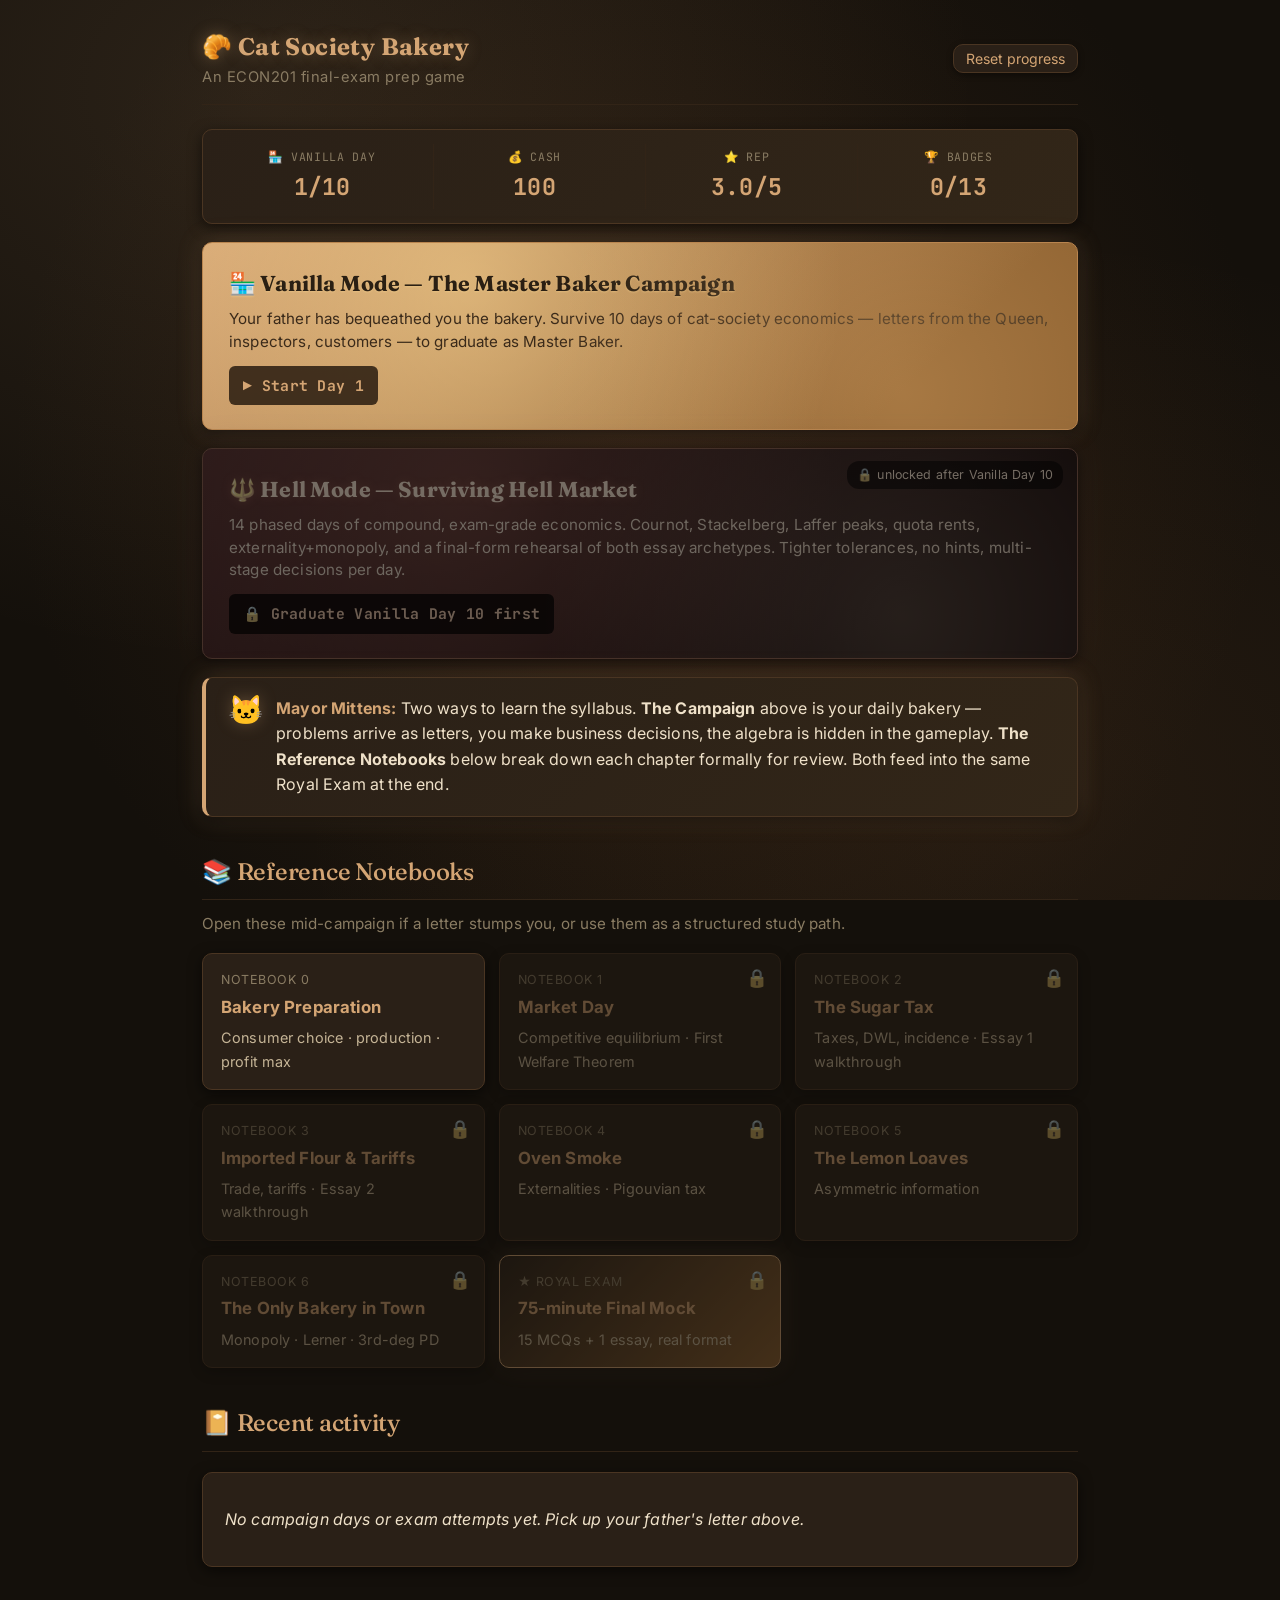
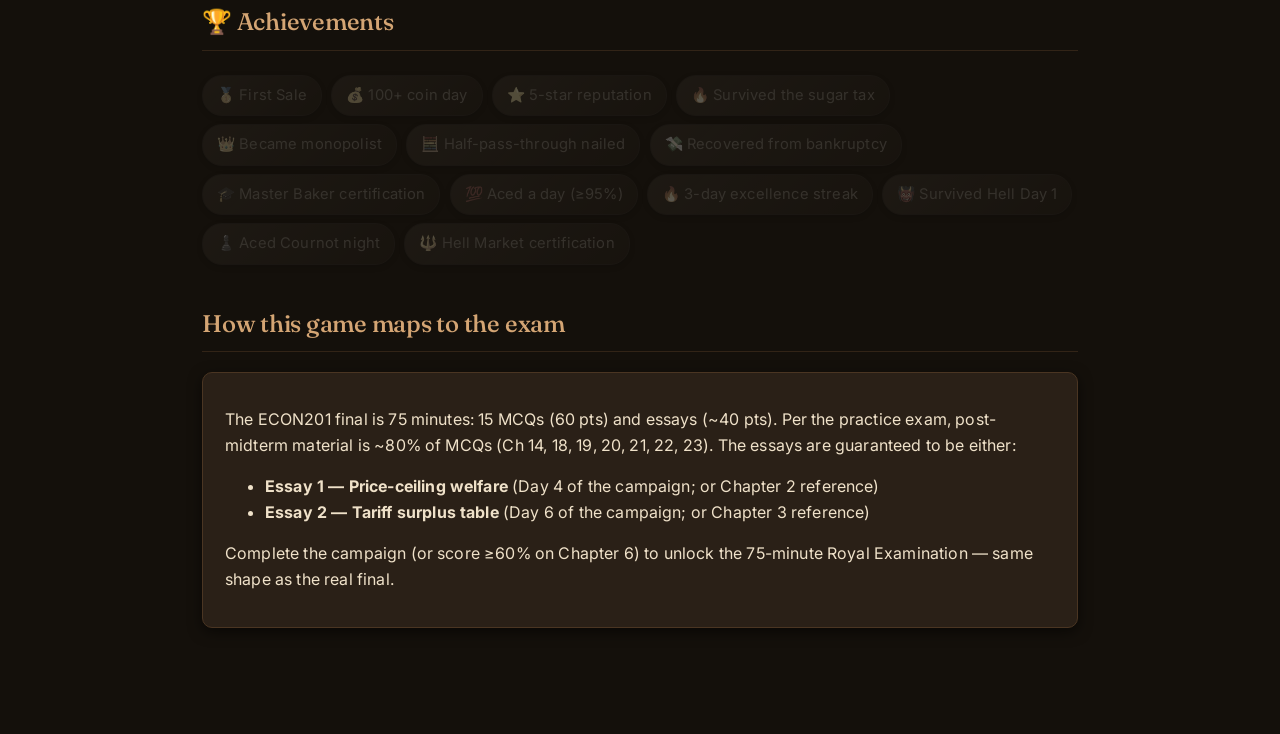
==== index.html @ 854b0a91 "Add inheritable production technologies + non-linear curves + more MCQs Four production technologies" ====
<!DOCTYPE html>
<html lang="en">
<head>
  <meta charset="utf-8">
  <meta name="viewport" content="width=device-width, initial-scale=1">
  <title>Cat Society Bakery — ECON201 Final Prep</title>
  <link rel="preconnect" href="https://fonts.googleapis.com">
  <link rel="preconnect" href="https://fonts.gstatic.com" crossorigin>
  <link rel="stylesheet" href="https://fonts.googleapis.com/css2?family=Inter:wght@400;500;600;700&family=Fraunces:opsz,wght@9..144,500;9..144,600;9..144,700&family=JetBrains+Mono:wght@400;600&display=swap">
  <link rel="stylesheet" href="assets/css/style.css?v=5">
  <link rel="icon" href="data:image/svg+xml,%3Csvg xmlns='http://www.w3.org/2000/svg' viewBox='0 0 64 64'%3E%3Ctext y='52' font-size='52'%3E🥐%3C/text%3E%3C/svg%3E">
</head>
<body>
  <div class="shell">
    <header class="topbar">
      <div>
        <h1>🥐 Cat Society Bakery</h1>
        <div class="crumbs">An ECON201 final-exam prep game</div>
      </div>
      <button id="reset" class="ghost small">Reset progress</button>
    </header>

    <div class="dashboard-strip" id="dashboard"></div>

    <a class="campaign-tile" href="chapters/daily.html" id="campaign-tile">
      <div class="lead">🏪 Vanilla Mode — The Master Baker Campaign</div>
      <div class="sub" id="campaign-sub">Your father has bequeathed you the bakery. Survive 10 days of cat-society economics — letters from the Queen, inspectors, customers — to graduate as Master Baker.</div>
      <span class="cta" id="campaign-cta">▶ Start Day 1</span>
    </a>

    <a class="campaign-tile hell" href="chapters/daily.html?mode=hell" id="hell-tile">
      <div class="lead">🔱 Hell Mode — Surviving Hell Market</div>
      <div class="sub" id="hell-sub">14 phased days of compound, exam-grade economics. Cournot, Stackelberg, Laffer peaks, quota rents, externality+monopoly, and a final-form rehearsal of both essay archetypes. Tighter tolerances, no hints, multi-stage decisions per day.</div>
      <span class="cta" id="hell-cta">▶ Locked until Vanilla Day 10</span>
    </a>

    <div class="card story">
      <div class="cat-line">
        <span class="emoji">🐱</span>
        <div class="speech">
          <span class="name">Mayor Mittens:</span>
          Two ways to learn the syllabus. <strong>The Campaign</strong> above is your daily bakery — problems arrive as letters, you make business decisions, the algebra is hidden in the gameplay. <strong>The Reference Notebooks</strong> below break down each chapter formally for review. Both feed into the same Royal Exam at the end.
        </div>
      </div>
    </div>

    <h2>📚 Reference Notebooks</h2>
    <p style="margin-top:-8px; color:var(--muted); font-size:0.95em;">Open these mid-campaign if a letter stumps you, or use them as a structured study path.</p>
    <div class="tile-grid" id="map"></div>

    <h2>📔 Recent activity</h2>
    <div id="record" class="card"></div>

    <h2>🏆 Achievements</h2>
    <div id="ach"></div>

    <h2>How this game maps to the exam</h2>
    <div class="card">
      <p>The ECON201 final is 75 minutes: 15 MCQs (60 pts) and essays (~40 pts). Per the practice exam, post-midterm material is ~80% of MCQs (Ch 14, 18, 19, 20, 21, 22, 23). The essays are guaranteed to be either:</p>
      <ul>
        <li><strong>Essay 1 — Price-ceiling welfare</strong> (Day 4 of the campaign; or Chapter 2 reference)</li>
        <li><strong>Essay 2 — Tariff surplus table</strong> (Day 6 of the campaign; or Chapter 3 reference)</li>
      </ul>
      <p>Complete the campaign (or score ≥60% on Chapter 6) to unlock the 75-minute Royal Examination — same shape as the real final.</p>
    </div>
  </div>

  <script type="module">
    import { State } from "./assets/js/state.js?v=5";

    const CHAPTERS = [
      { id: 0, num: "Notebook 0", title: "Bakery Preparation", desc: "Consumer choice · production · profit max", file: "chapters/0-bakery-preparation.html" },
      { id: 1, num: "Notebook 1", title: "Market Day", desc: "Competitive equilibrium · First Welfare Theorem", file: "chapters/1-market-day.html" },
      { id: 2, num: "Notebook 2", title: "The Sugar Tax", desc: "Taxes, DWL, incidence · Essay 1 walkthrough", file: "chapters/2-sugar-tax.html" },
      { id: 3, num: "Notebook 3", title: "Imported Flour & Tariffs", desc: "Trade, tariffs · Essay 2 walkthrough", file: "chapters/3-tariffs.html" },
      { id: 4, num: "Notebook 4", title: "Oven Smoke", desc: "Externalities · Pigouvian tax", file: "chapters/4-oven-smoke.html" },
      { id: 5, num: "Notebook 5", title: "The Lemon Loaves", desc: "Asymmetric information", file: "chapters/5-lemon-loaves.html" },
      { id: 6, num: "Notebook 6", title: "The Only Bakery in Town", desc: "Monopoly · Lerner · 3rd-deg PD", file: "chapters/6-monopoly.html" },
      { id: "mock", num: "★ Royal Exam", title: "75-minute Final Mock", desc: "15 MCQs + 1 essay, real format", file: "chapters/final-mock.html", boss: true },
    ];

    const ACHIEVEMENTS = [
      { id: "first-sale",     label: "🥇 First Sale" },
      { id: "rich",           label: "💰 100+ coin day" },
      { id: "five-star",      label: "⭐ 5-star reputation" },
      { id: "tax-survivor",   label: "🔥 Survived the sugar tax" },
      { id: "monopolist",     label: "👑 Became monopolist" },
      { id: "lerner-master",  label: "🧮 Half-pass-through nailed" },
      { id: "bankruptcy",     label: "💸 Recovered from bankruptcy" },
      { id: "graduate",       label: "🎓 Master Baker certification" },
      { id: "perfect-day",    label: "💯 Aced a day (≥95%)" },
      { id: "streak-3",       label: "🔥 3-day excellence streak" },
      { id: "hell-survivor",  label: "👹 Survived Hell Day 1" },
      { id: "duopoly-master", label: "♟️ Aced Cournot night" },
      { id: "hell-master",    label: "🔱 Hell Market certification" },
    ];

    const state = State.get();
    const b = state.bakery;
    const hellUnlocked = !!b.graduated;

    // Dashboard — shows both Vanilla and Hell stats when Hell is unlocked
    const dash = document.getElementById("dashboard");
    dash.innerHTML = `
      <div class="kpi"><span class="label">🏪 Vanilla Day</span><span class="value">${b.day}/10</span></div>
      <div class="kpi"><span class="label">💰 Cash</span><span class="value ${b.cash < 0 ? "bad" : b.cash > 200 ? "good" : ""}">${b.cash.toFixed(0)}</span></div>
      <div class="kpi"><span class="label">⭐ Rep</span><span class="value">${b.reputation.toFixed(1)}/5</span></div>
      ${hellUnlocked ? `
        <div class="kpi"><span class="label">🔱 Hell Day</span><span class="value">${b.hellDay}/14</span></div>
        <div class="kpi"><span class="label">💀 Hell Cash</span><span class="value ${b.hellCash < 0 ? "bad" : b.hellCash > 400 ? "good" : ""}">${b.hellCash.toFixed(0)}</span></div>
      ` : ""}
      <div class="kpi"><span class="label">🏆 Badges</span><span class="value">${b.achievements.length}/${ACHIEVEMENTS.length}</span></div>
    `;

    // Vanilla campaign tile CTA
    const cta = document.getElementById("campaign-cta");
    if (b.graduated) {
      cta.textContent = "🎓 Graduated — replay?";
      document.getElementById("campaign-sub").textContent = "You earned the Master Baker certificate. Hell Market is now unlocked below.";
    } else if (b.day === 1 && b.daysCompleted.length === 0) {
      cta.textContent = "▶ Start Day 1";
    } else {
      cta.textContent = `▶ Continue — Day ${b.day}`;
      const lastLog = b.log[0];
      if (lastLog) {
        document.getElementById("campaign-sub").innerHTML = `Last entry: <strong>Day ${lastLog.day} — ${lastLog.title}</strong>. ${lastLog.summary.replace(/<[^>]+>/g, '')}`;
      }
    }

    // Hell tile CTA + unlock state
    const hellTile = document.getElementById("hell-tile");
    const hellCta  = document.getElementById("hell-cta");
    const hellSub  = document.getElementById("hell-sub");
    if (!hellUnlocked) {
      hellTile.classList.add("locked");
      hellTile.removeAttribute("href");
      hellCta.textContent = "🔒 Graduate Vanilla Day 10 first";
    } else if (b.hellGraduated) {
      hellCta.textContent = "🔱 Hell Master — replay?";
      hellSub.textContent = "You have survived all 14 days of Hell Market. The Royal Examination holds no terrors for you now.";
    } else if (b.hellDay === 1 && b.hellDaysCompleted.length === 0) {
      hellCta.textContent = "▶ Begin Hell Day 1";
    } else {
      hellCta.textContent = `▶ Continue Hell — Day ${b.hellDay}`;
      const lastHell = b.hellLog[0];
      if (lastHell) {
        hellSub.innerHTML = `Last entry: <strong>Hell Day ${lastHell.day} — ${lastHell.title}</strong>. Phase scores: ${(lastHell.phaseScores || []).map(s => Math.round(s)).join(" · ")}`;
      }
    }

    // Reference Notebooks
    const mapEl = document.getElementById("map");
    CHAPTERS.forEach(ch => {
      const unlocked = state.unlocked[ch.id];
      const best = state.chapterScore[ch.id]?.best;
      const a = document.createElement(unlocked ? "a" : "div");
      a.className = "tile" + (unlocked ? "" : " locked") + (ch.boss ? " boss" : "");
      if (unlocked) a.href = ch.file;
      a.innerHTML = `
        <div class="num">${ch.num}</div>
        <div class="title">${ch.title}</div>
        <div class="desc">${ch.desc}</div>
        ${best != null ? `<div class="stat">Best: ${best}%</div>` : ""}
      `;
      mapEl.appendChild(a);
    });

    // Recent activity — merged Vanilla + Hell
    const rec = document.getElementById("record");
    const lastMock = state.mockHistory[0];
    const merged = [
      ...(b.log || []).map(e => ({ ...e, mode: "vanilla" })),
      ...(b.hellLog || []).map(e => ({ ...e, mode: "hell" })),
    ].sort((x, y) => (y.when || "").localeCompare(x.when || "")).slice(0, 4);
    if (merged.length === 0 && !lastMock) {
      rec.innerHTML = `<p><em>No campaign days or exam attempts yet. Pick up your father's letter above.</em></p>`;
    } else {
      const recentLog = merged.map(e => `
        <div class="logbook-entry ${e.cashDelta >= 0 ? "win" : "fail"}">
          <div class="day">${e.mode === "hell" ? "🔱 Hell" : "🏪 Vanilla"} Day ${e.day} — ${e.title}</div>
          <div class="summary">${(e.summary || "").replace(/<[^>]+>/g, '')}</div>
        </div>
      `).join("");
      rec.innerHTML = `
        ${recentLog}
        ${lastMock ? `<p style="margin-top:10px"><strong>Latest Royal Exam (${lastMock.date}):</strong> MCQs ${lastMock.mcq}/15 · Essay ${lastMock.essay}/100 · Total ${lastMock.total}/100</p>` : ""}
      `;
    }

    // Achievements
    const achEl = document.getElementById("ach");
    achEl.innerHTML = ACHIEVEMENTS.map(a => `
      <span class="achievement ${b.achievements.includes(a.id) ? "" : "locked"}">${a.label}</span>
    `).join("");

    document.getElementById("reset").addEventListener("click", () => {
      if (confirm("Reset all progress? (clears localStorage)")) {
        State.reset();
        location.reload();
      }
    });
  </script>
</body>
</html>
---- assets/css/style.css ----
/* Cat Society Bakery — dark cozy theme.
   Imagine a candlelit bakery after closing time:
   deep wood, warm amber glow, aged parchment letters. */

:root {
  --bg-deep:  #14100b;   /* far wall, almost black */
  --bg:       #1d1610;   /* main bakery floor */
  --paper:    #2a2017;   /* card / shelf colour */
  --paper-2:  #322618;   /* hovered card */
  --ink:      #efe1c9;   /* warm cream body text */
  --ink-soft: #c5b496;   /* secondary text */
  --muted:    #8a7c63;   /* faint text */
  --accent:       #d4a574;   /* candleflame amber */
  --accent-dark:  #b9854f;   /* brass */
  --accent-deep:  #8a5e2e;   /* old copper */
  --good:     #9bc476;   /* basil / mint */
  --bad:      #e08c6e;   /* warm terracotta */
  --warn:     #e3b758;   /* honey */
  --border:   #4a3522;
  --border-soft: #322417;
  --shadow:   0 4px 14px rgba(0, 0, 0, 0.55);
  --glow:     0 0 24px rgba(212, 165, 116, 0.25);
  --radius: 10px;
  --font:    "Inter", "Helvetica Neue", -apple-system, BlinkMacSystemFont, sans-serif;
  --display: "Fraunces", "Inter", "Georgia", serif;
  --mono:    "JetBrains Mono", "SF Mono", "Menlo", "Consolas", monospace;
  --letter-bg:    #f1dcab;   /* aged parchment */
  --letter-ink:   #3a2a1a;
  --letter-accent:#7a4a1d;
}

* { box-sizing: border-box; }

html, body {
  background-color: #14100b;
}
body {
  margin: 0;
  font-family: var(--font);
  font-weight: 400;
  color: var(--ink);
  background:
    radial-gradient(ellipse at 20% 10%, rgba(212, 165, 116, 0.12) 0%, transparent 50%),
    radial-gradient(ellipse at 80% 90%, rgba(184, 117, 64, 0.10) 0%, transparent 50%),
    radial-gradient(circle at 50% 50%, rgba(80, 50, 25, 0.35) 0%, transparent 80%),
    #14100b;
  background-attachment: fixed;
  line-height: 1.6;
  min-height: 100vh;
  -webkit-font-smoothing: antialiased;
  -moz-osx-font-smoothing: grayscale;
  letter-spacing: 0.01em;
}

a { color: var(--accent); text-decoration: underline dotted; text-underline-offset: 3px; }
a:hover { color: var(--warn); }

.shell {
  max-width: 920px;
  margin: 0 auto;
  padding: 28px 22px 90px;
}

header.topbar {
  display: flex;
  align-items: center;
  justify-content: space-between;
  margin-bottom: 24px;
  border-bottom: 1px solid var(--border-soft);
  padding-bottom: 14px;
}

header.topbar h1 {
  margin: 0;
  font-size: 1.5em;
  font-family: var(--display);
  letter-spacing: 0.4px;
  color: var(--accent);
  text-shadow: 0 0 16px rgba(212, 165, 116, 0.35);
}

header.topbar .crumbs {
  font-size: 0.92em;
  color: var(--muted);
  letter-spacing: 0.5px;
}

header.topbar a.home {
  text-decoration: none;
  background: var(--paper);
  border: 1px solid var(--border);
  border-radius: var(--radius);
  padding: 6px 12px;
  font-size: 0.9em;
  color: var(--accent);
  transition: background 0.15s ease;
}
header.topbar a.home:hover { background: var(--paper-2); color: var(--warn); }

h1, h2, h3, h4 { color: var(--accent); font-family: var(--display); font-weight: 600; }
h1 { text-shadow: 0 0 14px rgba(212, 165, 116, 0.25); font-weight: 700; }
h2 {
  border-bottom: 1px solid var(--border-soft);
  padding-bottom: 8px;
  margin-top: 36px;
  font-weight: 500;
  letter-spacing: -0.01em;
}
h3 { margin-bottom: 8px; color: var(--accent-dark); font-weight: 600; letter-spacing: -0.005em; }
h4 { color: var(--accent-dark); font-weight: 600; }

p, li { color: var(--ink); }
small, .crumbs { color: var(--ink-soft); }

.card {
  background: var(--paper);
  border: 1px solid var(--border);
  border-radius: var(--radius);
  box-shadow: var(--shadow);
  padding: 18px 22px;
  margin: 16px 0;
  position: relative;
}

.card.story {
  background: linear-gradient(135deg, var(--paper) 0%, var(--paper-2) 100%);
  border-left: 4px solid var(--accent);
  box-shadow: var(--shadow), var(--glow);
}

.cat-line {
  display: flex;
  gap: 12px;
  align-items: flex-start;
}
.cat-line .emoji {
  font-size: 1.8em;
  line-height: 1;
  filter: drop-shadow(0 0 8px rgba(212, 165, 116, 0.3));
}
.cat-line .speech { flex: 1; }
.cat-line .name { font-weight: bold; color: var(--accent); }

.controls {
  display: grid;
  gap: 14px;
  grid-template-columns: 1fr 1fr;
}
.controls .full { grid-column: 1 / -1; }

label.field {
  display: flex;
  flex-direction: column;
  gap: 4px;
  font-size: 0.95em;
}
label.field .name { color: var(--muted); font-size: 0.82em; text-transform: uppercase; letter-spacing: 0.6px; }

input[type="range"] {
  width: 100%;
  -webkit-appearance: none;
  appearance: none;
  background: transparent;
  height: 22px;
}
input[type="range"]::-webkit-slider-runnable-track {
  height: 6px;
  background: var(--border);
  border-radius: 3px;
}
input[type="range"]::-webkit-slider-thumb {
  -webkit-appearance: none;
  appearance: none;
  height: 18px; width: 18px;
  background: var(--accent);
  border-radius: 50%;
  margin-top: -6px;
  box-shadow: 0 0 8px rgba(212, 165, 116, 0.6);
  cursor: pointer;
}
input[type="range"]::-moz-range-track {
  height: 6px; background: var(--border); border-radius: 3px;
}
input[type="range"]::-moz-range-thumb {
  height: 18px; width: 18px; background: var(--accent); border-radius: 50%;
  box-shadow: 0 0 8px rgba(212, 165, 116, 0.6);
  border: none; cursor: pointer;
}

input[type="number"], input[type="text"] {
  font-family: var(--mono);
  font-size: 1em;
  padding: 8px 10px;
  border: 1px solid var(--border);
  border-radius: 6px;
  background: var(--bg);
  color: var(--ink);
  width: 100%;
  outline: none;
  transition: border-color 0.15s ease, box-shadow 0.15s ease;
}
input[type="number"]:focus, input[type="text"]:focus {
  border-color: var(--accent);
  box-shadow: 0 0 0 3px rgba(212, 165, 116, 0.18);
}

input.cell {
  width: 100px;
  text-align: right;
  padding: 6px 8px;
}
input.correct { border-color: var(--good); background: rgba(155, 196, 118, 0.15); }
input.wrong   { border-color: var(--bad);  background: rgba(224, 140, 110, 0.15); }
input.partial { border-color: var(--warn); background: rgba(227, 183, 88, 0.15); }

button {
  font-family: var(--font);
  font-size: 1em;
  padding: 10px 18px;
  background: linear-gradient(180deg, var(--accent), var(--accent-dark));
  color: #2a1f13;
  font-weight: bold;
  border: 1px solid var(--accent-dark);
  border-radius: var(--radius);
  cursor: pointer;
  box-shadow: 0 2px 6px rgba(0, 0, 0, 0.4);
  transition: transform 0.08s ease, box-shadow 0.15s ease;
}
button:hover { transform: translateY(-1px); box-shadow: 0 4px 10px rgba(0, 0, 0, 0.5), var(--glow); }
button:active { transform: translateY(0); }
button:disabled { background: var(--border); color: var(--muted); cursor: not-allowed; box-shadow: none; transform: none; }
button.ghost {
  background: var(--paper);
  color: var(--accent);
  border: 1px solid var(--border);
  font-weight: normal;
}
button.ghost:hover { background: var(--paper-2); }
button.small { padding: 5px 12px; font-size: 0.88em; }

.readout {
  display: grid;
  gap: 10px;
  grid-template-columns: repeat(auto-fill, minmax(140px, 1fr));
  font-family: var(--mono);
  font-size: 0.95em;
  background: var(--bg);
  padding: 12px 14px;
  border-radius: var(--radius);
  border: 1px solid var(--border-soft);
}
.readout .item { display: flex; flex-direction: column; }
.readout .label { font-size: 0.72em; color: var(--muted); text-transform: uppercase; letter-spacing: 0.5px; }
.readout .value { font-size: 1.15em; font-weight: bold; color: var(--accent); }
.readout .value.good { color: var(--good); }
.readout .value.bad { color: var(--bad); }

.mcq { background: var(--paper); border: 1px solid var(--border); border-radius: var(--radius); padding: 16px 18px; margin: 14px 0; box-shadow: var(--shadow); }
.mcq h4 { margin: 0 0 12px; color: var(--accent); }
.mcq .options { display: flex; flex-direction: column; gap: 8px; }
.mcq .opt {
  text-align: left;
  background: var(--bg);
  color: var(--ink);
  border: 1px solid var(--border);
  border-radius: 8px;
  padding: 11px 14px;
  cursor: pointer;
  box-shadow: none;
  font-family: var(--font);
  font-weight: normal;
  transition: background 0.12s ease, border-color 0.12s ease;
}
.mcq .opt:hover { background: var(--paper-2); border-color: var(--accent-dark); }
.mcq .opt.selected { border-color: var(--accent); background: var(--paper-2); }
.mcq .opt.correct { background: rgba(155, 196, 118, 0.15); border-color: var(--good); }
.mcq .opt.wrong { background: rgba(224, 140, 110, 0.15); border-color: var(--bad); }
.mcq .explain {
  margin-top: 12px;
  padding: 12px;
  background: rgba(212, 165, 116, 0.08);
  border-left: 3px solid var(--warn);
  border-radius: 4px;
  font-size: 0.95em;
}

.tile-grid {
  display: grid;
  gap: 14px;
  grid-template-columns: repeat(auto-fill, minmax(220px, 1fr));
  margin-top: 16px;
}
.tile {
  display: block;
  text-decoration: none;
  color: var(--ink);
  background: var(--paper);
  border: 1px solid var(--border);
  border-radius: var(--radius);
  padding: 16px 18px;
  box-shadow: var(--shadow);
  position: relative;
  transition: transform 0.1s ease, box-shadow 0.15s ease;
}
.tile:hover {
  transform: translateY(-2px);
  box-shadow: var(--shadow), var(--glow);
  border-color: var(--accent-dark);
}
.tile.locked { opacity: 0.4; cursor: not-allowed; pointer-events: none; }
.tile.locked::after {
  content: "🔒";
  position: absolute;
  top: 10px;
  right: 12px;
  font-size: 1.1em;
  filter: grayscale(0.5);
}
.tile.boss {
  background: linear-gradient(135deg, var(--paper) 0%, var(--accent-deep) 100%);
  border-color: var(--accent);
  box-shadow: var(--shadow), var(--glow);
}
.tile .badge { position: absolute; top: 8px; right: 10px; background: var(--good); color: #1a1410; font-size: 0.75em; padding: 2px 7px; border-radius: 4px; font-weight: bold; }
.tile .num { font-size: 0.78em; color: var(--muted); margin-bottom: 4px; text-transform: uppercase; letter-spacing: 0.5px; }
.tile .title { font-weight: bold; color: var(--accent); margin-bottom: 6px; font-size: 1.05em; }
.tile .desc { font-size: 0.9em; color: var(--ink-soft); }
.tile .stat { font-size: 0.8em; color: var(--good); margin-top: 6px; font-family: var(--mono); }

.timer {
  position: sticky;
  top: 10px;
  float: right;
  background: var(--paper);
  border: 1px solid var(--border);
  border-radius: var(--radius);
  padding: 8px 14px;
  font-family: var(--mono);
  font-size: 1.15em;
  color: var(--accent);
  z-index: 10;
  box-shadow: var(--shadow);
}
.timer.warn { background: rgba(227, 183, 88, 0.15); color: var(--warn); }
.timer.crit { background: rgba(224, 140, 110, 0.18); color: var(--bad); animation: pulse 1s infinite; }

@keyframes pulse {
  0%, 100% { opacity: 1; }
  50% { opacity: 0.55; }
}

svg.chart {
  width: 100%;
  height: auto;
  background: var(--bg);
  border: 1px solid var(--border);
  border-radius: var(--radius);
}
svg.chart text { font-family: var(--font); fill: var(--ink-soft); font-size: 12px; }
svg.chart .axis { stroke: var(--ink-soft); stroke-width: 1.4; }
svg.chart .grid { stroke: var(--border-soft); stroke-width: 1; }
svg.chart .demand { stroke: #6ea7d8; stroke-width: 2.5; fill: none; }
svg.chart .supply { stroke: #d88787; stroke-width: 2.5; fill: none; }
svg.chart .mr { stroke: #6ea7d8; stroke-width: 1.4; stroke-dasharray: 4 3; fill: none; }
svg.chart .mc { stroke: #d88787; stroke-width: 1.4; stroke-dasharray: 4 3; fill: none; }
svg.chart .pmax { stroke: var(--warn); stroke-width: 2; stroke-dasharray: 6 4; }
svg.chart .cs { fill: #6ea7d8; opacity: 0.28; }
svg.chart .ps { fill: #d88787; opacity: 0.28; }
svg.chart .gov { fill: var(--warn); opacity: 0.35; }
svg.chart .dwl { fill: #888; opacity: 0.4; }

.essay-table {
  width: 100%;
  border-collapse: collapse;
  font-family: var(--mono);
  font-size: 0.95em;
  margin-top: 10px;
}
.essay-table th, .essay-table td {
  border: 1px solid var(--border);
  padding: 7px 10px;
  text-align: center;
  background: var(--paper);
}
.essay-table th { background: var(--paper-2); color: var(--accent); }
.essay-table .row-label { text-align: left; background: var(--bg); color: var(--accent-dark); font-weight: bold; }

.steps { display: flex; flex-direction: column; gap: 14px; }
.step {
  background: var(--paper);
  border: 1px solid var(--border);
  border-radius: var(--radius);
  padding: 14px 18px;
}
.step.done { border-left: 4px solid var(--good); }
.step h4 { margin: 0 0 8px; color: var(--accent); }
.step .prompt { font-size: 0.95em; margin-bottom: 8px; }
.step .hint { font-size: 0.9em; color: var(--ink-soft); background: rgba(212, 165, 116, 0.07); border-left: 3px solid var(--warn); padding: 8px 12px; margin-top: 8px; border-radius: 4px; }
.step input.cell { margin-right: 4px; }

.result-banner {
  text-align: center;
  padding: 18px;
  background: linear-gradient(135deg, var(--paper-2), var(--paper));
  border: 1px solid var(--border);
  border-radius: var(--radius);
  font-size: 1.15em;
  margin: 20px 0;
  box-shadow: var(--shadow);
}
.result-banner.win {
  background: linear-gradient(135deg, rgba(155, 196, 118, 0.18), rgba(155, 196, 118, 0.06));
  border-color: var(--good);
}
.result-banner.fail {
  background: linear-gradient(135deg, rgba(224, 140, 110, 0.18), rgba(224, 140, 110, 0.06));
  border-color: var(--bad);
}

.flash {
  display: inline-block;
  padding: 2px 9px;
  border-radius: 4px;
  font-size: 0.85em;
  margin-left: 6px;
  font-weight: bold;
}
.flash.good { background: var(--good); color: #1a2010; }
.flash.bad  { background: var(--bad);  color: #2a1410; }
.flash.warn { background: var(--warn); color: #2a1d0a; }

ul.trap-list { padding-left: 18px; }
ul.trap-list li { margin-bottom: 8px; color: var(--ink-soft); }

.formula {
  font-family: var(--mono);
  background: rgba(212, 165, 116, 0.10);
  padding: 3px 7px;
  border-radius: 4px;
  display: inline-block;
  color: var(--accent);
  border: 1px solid var(--border-soft);
}

@media (max-width: 640px) {
  .controls { grid-template-columns: 1fr; }
  .shell { padding: 18px 14px 60px; }
  header.topbar { flex-direction: column; align-items: flex-start; gap: 8px; }
  .timer { float: none; display: block; margin-bottom: 10px; }
}

/* ---------- Master Baker Campaign ---------- */

.dashboard-strip {
  display: grid;
  grid-template-columns: repeat(auto-fit, minmax(120px, 1fr));
  gap: 10px;
  background: linear-gradient(135deg, var(--paper), var(--paper-2));
  border: 1px solid var(--border);
  border-radius: var(--radius);
  padding: 14px 18px;
  margin: 14px 0;
  box-shadow: var(--shadow);
}
.dashboard-strip .kpi {
  display: flex;
  flex-direction: column;
  align-items: center;
  font-family: var(--mono);
  padding: 4px 0;
}
.dashboard-strip .kpi + .kpi { border-left: 1px solid var(--border-soft); }
.dashboard-strip .kpi .label {
  font-size: 0.72em;
  text-transform: uppercase;
  letter-spacing: 0.7px;
  color: var(--muted);
  margin-bottom: 2px;
}
.dashboard-strip .kpi .value {
  font-size: 1.45em;
  font-weight: bold;
  color: var(--accent);
}
.dashboard-strip .kpi .value.bad { color: var(--bad); }
.dashboard-strip .kpi .value.good { color: var(--good); }

.letter {
  background:
    repeating-linear-gradient(0deg, transparent, transparent 27px, rgba(122, 74, 29, 0.18) 27px, rgba(122, 74, 29, 0.18) 28px),
    linear-gradient(180deg, #f5e3b7 0%, #ecd296 100%);
  color: var(--letter-ink);
  border: 1px solid #b9924a;
  border-radius: var(--radius);
  padding: 28px 30px 26px 30px;
  margin: 22px 0;
  box-shadow: var(--shadow), 0 0 30px rgba(212, 165, 116, 0.15);
  font-family: "Georgia", serif;
  position: relative;
  line-height: 1.8;
}
.letter::before {
  content: "✉";
  position: absolute;
  top: -16px;
  left: 22px;
  background: var(--accent);
  color: #2a1f13;
  font-size: 1.3em;
  padding: 5px 12px;
  border-radius: 16px;
  box-shadow: var(--shadow), var(--glow);
}
.letter::after {
  content: "";
  position: absolute;
  inset: 0;
  background: radial-gradient(ellipse at top right, rgba(255, 220, 150, 0.15), transparent 50%);
  pointer-events: none;
  border-radius: var(--radius);
}
.letter .from {
  font-weight: 700;
  color: var(--letter-accent);
  font-size: 1.05em;
  margin-bottom: 12px;
  border-bottom: 1px dashed rgba(122, 74, 29, 0.4);
  padding-bottom: 8px;
  font-style: italic;
}
.letter,
.letter .body,
.letter .body p,
.letter .body li,
.letter .body ol,
.letter .body ul,
.letter .body em,
.letter .body span,
.letter p,
.letter li,
.letter em {
  color: var(--letter-ink);
}
.letter strong, .letter .body strong {
  color: var(--letter-accent);
  background: rgba(122, 74, 29, 0.10);
  padding: 1px 5px;
  border-radius: 3px;
  font-weight: 700;
}
.letter a { color: var(--letter-accent); }
.letter ol, .letter ul { padding-left: 22px; }

.consequence-banner {
  background: linear-gradient(135deg, var(--paper-2), var(--paper));
  border: 1px solid var(--border);
  border-radius: var(--radius);
  padding: 18px 22px;
  margin: 18px 0;
  font-size: 1.05em;
  border-left: 4px solid var(--accent);
  animation: slideIn 0.4s ease-out;
  box-shadow: var(--shadow);
}
.consequence-banner.win {
  background: linear-gradient(135deg, rgba(155, 196, 118, 0.16), rgba(155, 196, 118, 0.04));
  border-left-color: var(--good);
}
.consequence-banner.fail {
  background: linear-gradient(135deg, rgba(224, 140, 110, 0.16), rgba(224, 140, 110, 0.04));
  border-left-color: var(--bad);
}

@keyframes slideIn {
  from { opacity: 0; transform: translateY(-10px); }
  to { opacity: 1; transform: translateY(0); }
}

.queue-row {
  display: grid;
  grid-template-columns: 56px 1fr auto;
  gap: 12px;
  align-items: center;
  padding: 12px 14px;
  background: var(--bg);
  border: 1px solid var(--border-soft);
  border-radius: var(--radius);
  margin-bottom: 8px;
  animation: slideIn 0.3s ease-out;
}
.queue-row .portrait {
  font-size: 2em;
  text-align: center;
  filter: drop-shadow(0 0 8px rgba(212, 165, 116, 0.4));
}
.queue-row .name { font-weight: bold; color: var(--accent); }
.queue-row .reason { font-size: 0.85em; color: var(--ink-soft); font-family: var(--mono); margin-top: 2px; }
.queue-row .verdict { font-size: 1.6em; }

.logbook-entry {
  background: var(--paper);
  border-left: 4px solid var(--accent);
  padding: 12px 16px;
  margin-bottom: 10px;
  border-radius: 0 var(--radius) var(--radius) 0;
  font-size: 0.95em;
  border-top: 1px solid var(--border-soft);
  border-right: 1px solid var(--border-soft);
  border-bottom: 1px solid var(--border-soft);
}
.logbook-entry .day { font-weight: bold; color: var(--accent); }
.logbook-entry .summary { color: var(--ink-soft); font-size: 0.9em; margin-top: 6px; }
.logbook-entry.win  { border-left-color: var(--good); }
.logbook-entry.fail { border-left-color: var(--bad); }

.field-row {
  display: grid;
  grid-template-columns: 1fr 140px;
  gap: 14px;
  align-items: center;
  padding: 14px 0;
  border-bottom: 1px dashed var(--border-soft);
}
.field-row:last-of-type { border-bottom: none; padding-bottom: 6px; }
.field-row label {
  font-size: 1em;
  color: var(--ink);
}
.field-row .hint-text {
  display: block;
  font-size: 0.82em;
  color: var(--muted);
  margin-top: 2px;
  font-style: italic;
}

.bigbtn {
  display: block;
  width: 100%;
  font-size: 1.1em;
  padding: 14px 22px;
  margin-top: 18px;
  box-shadow: var(--shadow), var(--glow);
}

.achievement {
  display: inline-flex;
  align-items: center;
  gap: 6px;
  padding: 8px 14px;
  background: linear-gradient(135deg, rgba(212, 165, 116, 0.20), rgba(184, 117, 64, 0.10));
  border: 1px solid var(--accent-dark);
  border-radius: 20px;
  font-size: 0.92em;
  margin: 4px 5px 4px 0;
  box-shadow: 0 2px 6px rgba(0, 0, 0, 0.4);
  color: var(--accent);
}
.achievement.locked {
  opacity: 0.3;
  filter: grayscale(0.7);
  border-color: var(--border-soft);
  color: var(--muted);
}

.campaign-tile {
  display: block;
  text-decoration: none;
  color: #2a1f13;
  background:
    radial-gradient(circle at 30% 20%, rgba(255, 220, 150, 0.5), transparent 60%),
    linear-gradient(135deg, #d4a574, #8a5e2e 80%);
  border: 1px solid var(--accent-dark);
  border-radius: var(--radius);
  padding: 24px 26px;
  margin: 18px 0;
  box-shadow: var(--shadow), var(--glow);
  transition: transform 0.1s ease, box-shadow 0.15s ease;
  position: relative;
  overflow: hidden;
}
.campaign-tile::before {
  content: "";
  position: absolute;
  inset: 0;
  background: radial-gradient(circle at 80% 80%, rgba(255, 200, 130, 0.25), transparent 50%);
  pointer-events: none;
}
.campaign-tile:hover {
  transform: translateY(-3px);
  box-shadow: 0 8px 24px rgba(0, 0, 0, 0.5), 0 0 32px rgba(212, 165, 116, 0.35);
}
.campaign-tile .lead {
  font-size: 1.35em;
  font-weight: bold;
  margin-bottom: 6px;
  font-family: var(--display);
  color: #2a1f13;
  text-shadow: 0 1px 2px rgba(255, 220, 150, 0.4);
}
.campaign-tile .sub { color: #3a2a1a; font-size: 0.95em; line-height: 1.5; }
.campaign-tile .cta {
  margin-top: 12px;
  display: inline-block;
  padding: 8px 14px;
  background: rgba(40, 28, 16, 0.85);
  color: var(--accent);
  border-radius: 6px;
  font-family: var(--mono);
  font-size: 0.92em;
  font-weight: bold;
  letter-spacing: 0.3px;
}

/* ---------- Slot machine ---------- */
.slot-row {
  display: grid;
  grid-template-columns: repeat(3, 1fr);
  gap: 14px;
  margin: 20px auto;
  max-width: 380px;
}
.slot-cell {
  height: 90px;
  border-radius: var(--radius);
  background: linear-gradient(180deg, var(--paper-2), var(--paper));
  border: 2px solid var(--border);
  display: flex;
  align-items: center;
  justify-content: center;
  font-size: 3.2em;
  box-shadow:
    inset 0 4px 12px rgba(0, 0, 0, 0.45),
    0 2px 8px rgba(0, 0, 0, 0.4);
  transition: transform 0.1s ease;
}
.slot-cell.spinning {
  animation: slot-shake 0.12s linear infinite;
  filter: blur(0.3px);
  color: var(--accent);
}
.slot-cell.locked {
  animation: slot-lock 0.4s cubic-bezier(.34, 1.56, .64, 1) both;
  border-color: var(--accent);
  box-shadow: inset 0 4px 12px rgba(0, 0, 0, 0.4), 0 0 16px rgba(212, 165, 116, 0.45);
}
@keyframes slot-shake {
  0%, 100% { transform: translateY(0); }
  50% { transform: translateY(-2px); }
}
@keyframes slot-lock {
  0% { transform: scale(1.25); filter: brightness(1.4); }
  100% { transform: scale(1); filter: brightness(1); }
}
.slot-caption {
  text-align: center;
  font-style: italic;
  color: var(--ink-soft);
  font-size: 1em;
  margin-top: 10px;
}

/* ---------- Hell Market variant ---------- */
.campaign-tile.hell {
  background:
    radial-gradient(circle at 30% 20%, rgba(255, 100, 60, 0.35), transparent 60%),
    linear-gradient(135deg, #7a2424, #2a0808 80%);
  border-color: #b9542f;
  color: #fde6c0;
  box-shadow: var(--shadow), 0 0 32px rgba(224, 80, 60, 0.25);
}
.campaign-tile.hell:hover {
  box-shadow: 0 8px 24px rgba(0,0,0,0.6), 0 0 36px rgba(224, 80, 60, 0.45);
}
.campaign-tile.hell .lead { color: #ffd5a8; text-shadow: 0 0 10px rgba(255, 100, 60, 0.4); }
.campaign-tile.hell .sub { color: #ecc8a4; }
.campaign-tile.hell .cta { background: rgba(20, 8, 4, 0.85); color: #ffb077; }
.campaign-tile.hell.locked {
  filter: grayscale(0.6) brightness(0.5);
  cursor: not-allowed;
  pointer-events: none;
}
.campaign-tile.hell.locked::after {
  content: "🔒 unlocked after Vanilla Day 10";
  position: absolute;
  top: 12px; right: 14px;
  font-size: 0.78em;
  background: rgba(0,0,0,0.5);
  padding: 4px 10px;
  border-radius: 12px;
  color: #ffd5a8;
}

/* Hell mode progress track tinge */
.progress-track.hell .pip.done { background: linear-gradient(90deg, #e08c6e, #8a3a1a); }
.progress-track.hell .pip.current {
  background: #e08c6e;
  box-shadow: 0 0 14px #e08c6e;
  animation: pulseGlowHell 1.6s infinite;
}
@keyframes pulseGlowHell {
  0%, 100% { box-shadow: 0 0 8px #e08c6e; }
  50%      { box-shadow: 0 0 22px #e08c6e, 0 0 36px #b9542f; }
}

/* Phase chips for hell-day progress */
.phase-chip-row {
  display: flex;
  flex-wrap: wrap;
  gap: 6px;
  margin: 12px 0 18px 0;
}
.phase-chip {
  display: inline-flex;
  align-items: center;
  padding: 6px 12px;
  border-radius: 16px;
  font-family: var(--mono);
  font-size: 0.82em;
  background: var(--paper);
  border: 1px solid var(--border-soft);
  color: var(--ink-soft);
  letter-spacing: 0.3px;
}
.phase-chip.active {
  background: linear-gradient(135deg, rgba(224, 140, 110, 0.25), rgba(184, 80, 60, 0.10));
  border-color: var(--bad);
  color: var(--bad);
  font-weight: 600;
  box-shadow: 0 0 10px rgba(224, 140, 110, 0.25);
}
.phase-chip.done {
  background: rgba(155, 196, 118, 0.12);
  border-color: var(--good);
  color: var(--good);
  font-weight: 600;
}

::selection { background: var(--accent); color: #1a1410; }

/* ---------- Day progress bar ---------- */

.progress-track {
  display: grid;
  grid-template-columns: repeat(10, 1fr);
  gap: 4px;
  margin: 14px 0 18px 0;
}
.progress-track .pip {
  height: 8px;
  background: var(--border-soft);
  border-radius: 3px;
  position: relative;
  overflow: hidden;
}
.progress-track .pip.done {
  background: linear-gradient(90deg, var(--good), #d4a574);
}
.progress-track .pip.current {
  background: var(--accent);
  box-shadow: 0 0 12px var(--accent);
  animation: pulseGlow 2s infinite;
}
@keyframes pulseGlow {
  0%, 100% { box-shadow: 0 0 8px var(--accent); }
  50% { box-shadow: 0 0 18px var(--accent), 0 0 28px var(--accent-dark); }
}

/* ---------- Toast notifications ---------- */

.toast-host {
  position: fixed;
  top: 20px;
  right: 20px;
  z-index: 9999;
  display: flex;
  flex-direction: column;
  gap: 10px;
  pointer-events: none;
  max-width: 360px;
}
.toast {
  background: linear-gradient(135deg, var(--paper-2), var(--paper));
  border: 1px solid var(--accent-dark);
  border-left: 4px solid var(--accent);
  padding: 12px 16px;
  border-radius: var(--radius);
  box-shadow: var(--shadow), var(--glow);
  font-family: var(--font);
  font-size: 0.95em;
  color: var(--ink);
  pointer-events: auto;
  animation: toastIn 0.4s cubic-bezier(.34,1.56,.64,1) both;
}
.toast.win   { border-left-color: var(--good); }
.toast.warn  { border-left-color: var(--warn); }
.toast.bad   { border-left-color: var(--bad); }
.toast .head { font-weight: 700; color: var(--accent); margin-bottom: 4px; }
@keyframes toastIn {
  from { opacity: 0; transform: translateX(40px); }
  to   { opacity: 1; transform: translateX(0); }
}
@keyframes toastOut {
  to { opacity: 0; transform: translateX(40px); }
}

/* ---------- Scene chrome ---------- */

.scene {
  display: grid;
  grid-template-columns: auto 1fr auto;
  gap: 16px;
  align-items: center;
  background: linear-gradient(180deg, var(--paper-2), var(--paper) 80%);
  border: 1px solid var(--border);
  border-radius: var(--radius);
  padding: 14px 18px;
  margin: 14px 0;
  box-shadow: var(--shadow);
}
.scene .weather { font-size: 2em; filter: drop-shadow(0 0 12px rgba(212,165,116,0.4)); }
.scene .scene-text { font-size: 0.95em; color: var(--ink-soft); }
.scene .scene-text .accent { color: var(--accent); font-weight: 600; }
.scene .streak {
  background: rgba(212, 165, 116, 0.15);
  border: 1px solid var(--accent-dark);
  padding: 6px 12px;
  border-radius: 18px;
  font-family: var(--mono);
  font-size: 0.85em;
  color: var(--accent);
  text-align: center;
}

/* ---------- Cat reaction bubbles ---------- */

.bubble {
  display: inline-block;
  background: var(--paper-2);
  border: 1px solid var(--border);
  padding: 4px 10px;
  border-radius: 14px;
  font-size: 0.82em;
  color: var(--ink-soft);
  margin-top: 4px;
  font-style: italic;
  animation: bubble-in 0.3s ease-out;
}
@keyframes bubble-in {
  from { opacity: 0; transform: scale(0.9); }
  to { opacity: 1; transform: scale(1); }
}

/* ---------- KaTeX overrides for dark theme ---------- */
.katex { color: var(--ink); font-size: 1.05em; }
.letter .katex { color: var(--letter-ink); }
.letter .katex .mord, .letter .katex .mop, .letter .katex .mbin, .letter .katex .mrel { color: var(--letter-ink); }
.katex-display { margin: 0.6em 0 !important; }
.katex-display > .katex {
  background: rgba(212, 165, 116, 0.06);
  border-left: 3px solid var(--accent);
  padding: 8px 14px;
  border-radius: 4px;
  display: inline-block;
}
.letter .katex-display > .katex {
  background: rgba(122, 74, 29, 0.10);
  border-left: 3px solid var(--letter-accent);
}

/* ---------- Error surface ---------- */

.errpanel {
  background: rgba(224, 140, 110, 0.10);
  border: 1px solid var(--bad);
  border-radius: var(--radius);
  padding: 14px 18px;
  margin: 14px 0;
  font-family: var(--mono);
  font-size: 0.9em;
  color: var(--bad);
  white-space: pre-wrap;
}

/* Scrollbar styling for dark theme */
::-webkit-scrollbar { width: 10px; height: 10px; }
::-webkit-scrollbar-track { background: var(--bg); }
::-webkit-scrollbar-thumb { background: var(--border); border-radius: 5px; }
::-webkit-scrollbar-thumb:hover { background: var(--accent-deep); }
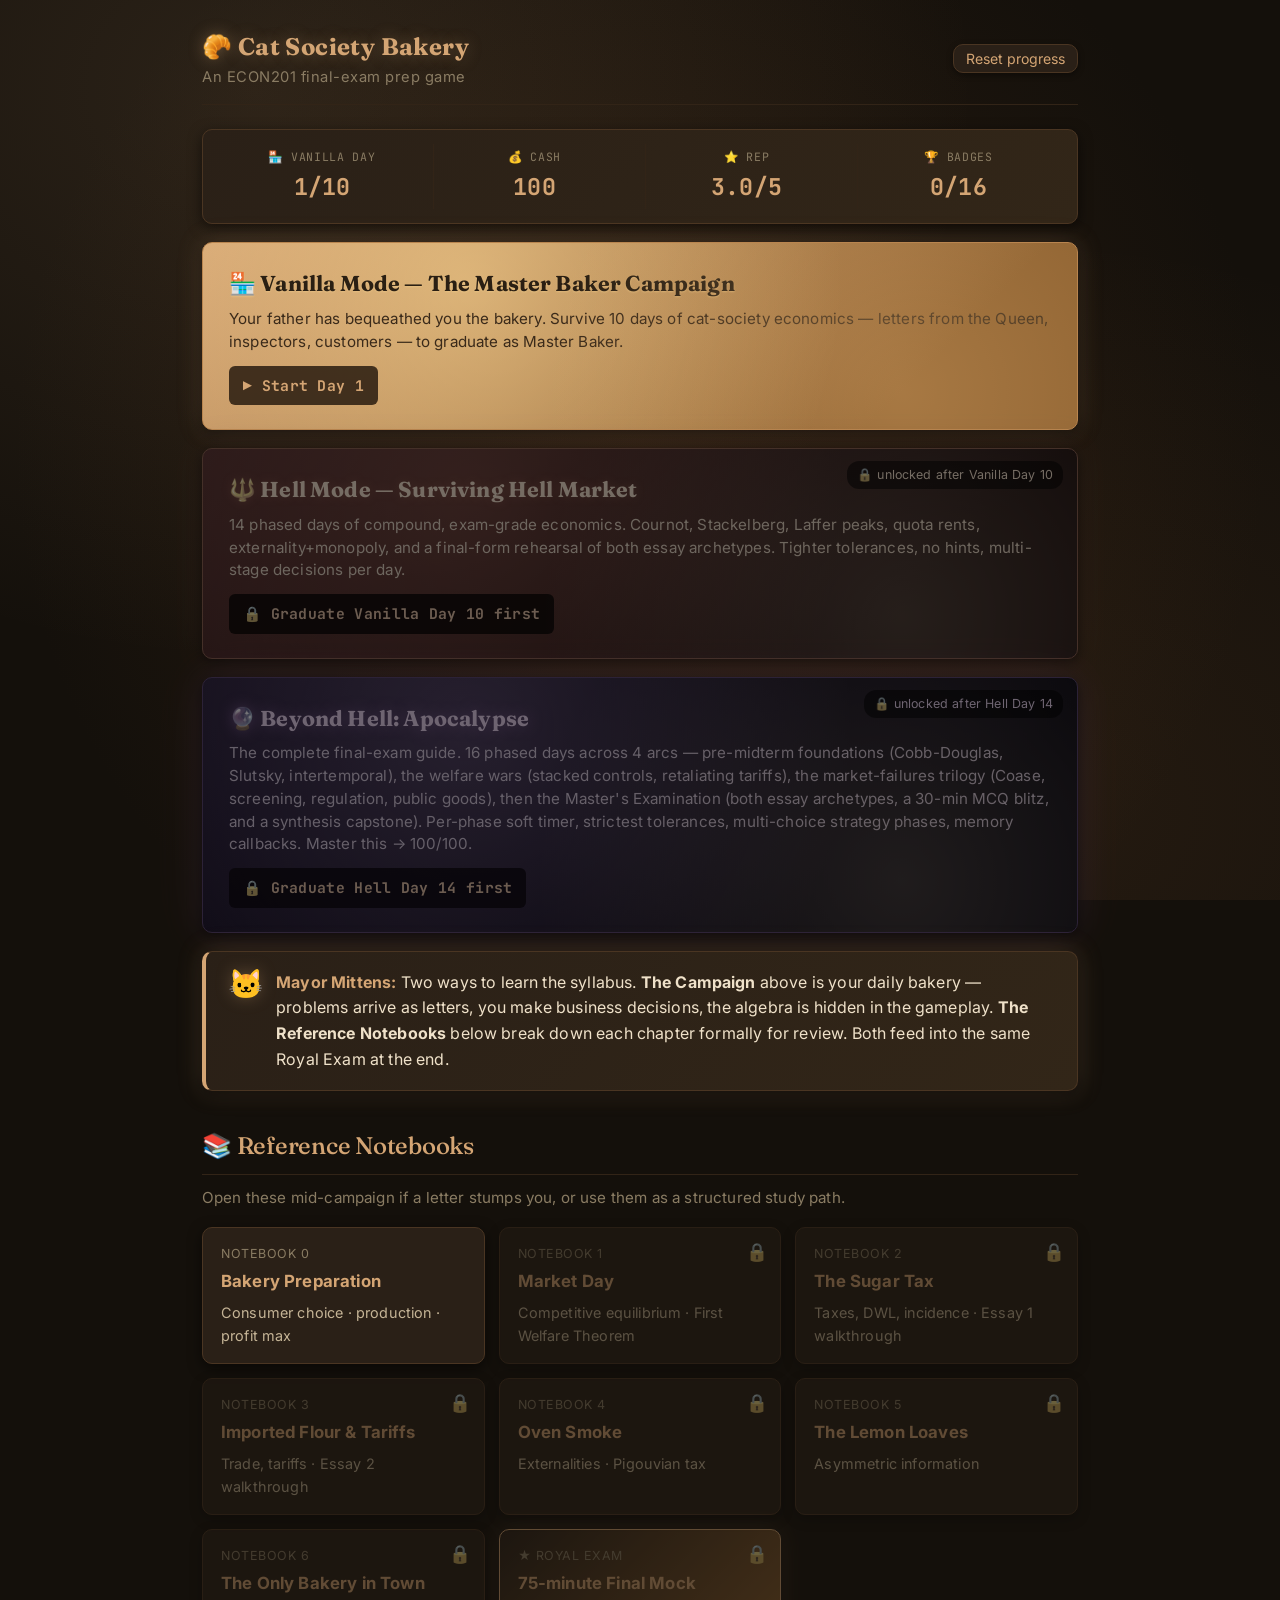
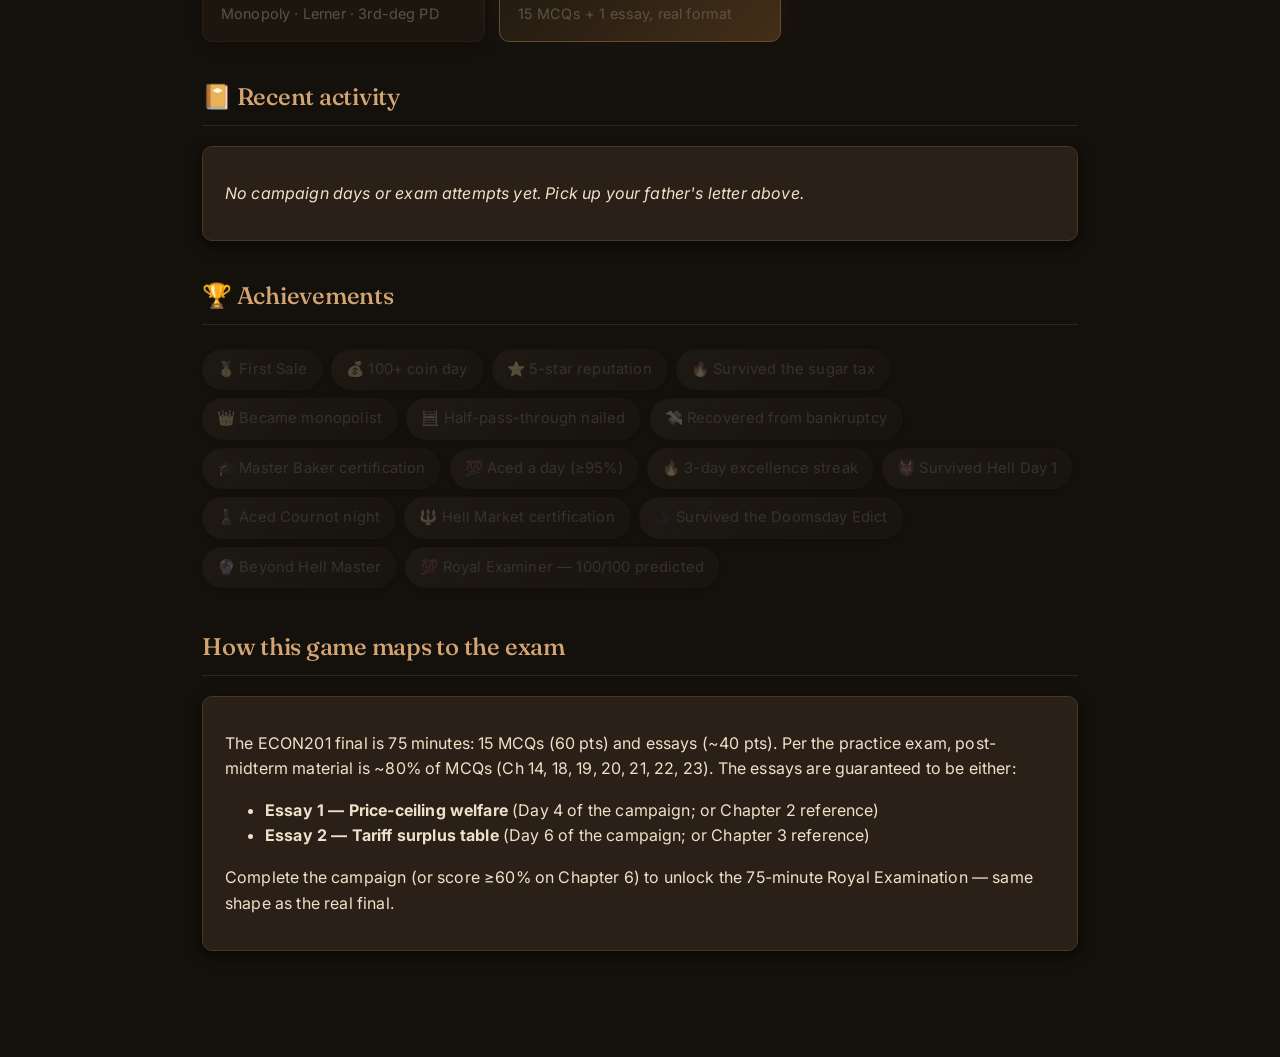
==== commit ca3ff23a: "Add Beyond Hell: Apocalypse — the complete-exam-guide campaign A third campaign mode (locked behind " ====
--- a/index.html
+++ b/index.html
@@ -7,7 +7,7 @@
   <link rel="preconnect" href="https://fonts.googleapis.com">
   <link rel="preconnect" href="https://fonts.gstatic.com" crossorigin>
   <link rel="stylesheet" href="https://fonts.googleapis.com/css2?family=Inter:wght@400;500;600;700&family=Fraunces:opsz,wght@9..144,500;9..144,600;9..144,700&family=JetBrains+Mono:wght@400;600&display=swap">
-  <link rel="stylesheet" href="assets/css/style.css?v=5">
+  <link rel="stylesheet" href="assets/css/style.css?v=7">
   <link rel="icon" href="data:image/svg+xml,%3Csvg xmlns='http://www.w3.org/2000/svg' viewBox='0 0 64 64'%3E%3Ctext y='52' font-size='52'%3E🥐%3C/text%3E%3C/svg%3E">
 </head>
 <body>
@@ -34,6 +34,12 @@
       <span class="cta" id="hell-cta">▶ Locked until Vanilla Day 10</span>
     </a>
 
+    <a class="campaign-tile apocalypse" href="chapters/daily.html?mode=apocalypse" id="apoc-tile">
+      <div class="lead">🔮 Beyond Hell: Apocalypse</div>
+      <div class="sub" id="apoc-sub">The complete final-exam guide. 16 phased days across 4 arcs — pre-midterm foundations (Cobb-Douglas, Slutsky, intertemporal), the welfare wars (stacked controls, retaliating tariffs), the market-failures trilogy (Coase, screening, regulation, public goods), then the Master's Examination (both essay archetypes, a 30-min MCQ blitz, and a synthesis capstone). Per-phase soft timer, strictest tolerances, multi-choice strategy phases, memory callbacks. Master this → 100/100.</div>
+      <span class="cta" id="apoc-cta">▶ Locked until Hell Day 14</span>
+    </a>
+
     <div class="card story">
       <div class="cat-line">
         <span class="emoji">🐱</span>
@@ -66,7 +72,7 @@
   </div>
 
   <script type="module">
-    import { State } from "./assets/js/state.js?v=5";
+    import { State } from "./assets/js/state.js?v=7";
 
     const CHAPTERS = [
       { id: 0, num: "Notebook 0", title: "Bakery Preparation", desc: "Consumer choice · production · profit max", file: "chapters/0-bakery-preparation.html" },
@@ -93,11 +99,15 @@
       { id: "hell-survivor",  label: "👹 Survived Hell Day 1" },
       { id: "duopoly-master", label: "♟️ Aced Cournot night" },
       { id: "hell-master",    label: "🔱 Hell Market certification" },
+      { id: "apoc-survivor",  label: "🌑 Survived the Doomsday Edict" },
+      { id: "apoc-master",    label: "🔮 Beyond Hell Master" },
+      { id: "perfect-100",    label: "💯 Royal Examiner — 100/100 predicted" },
     ];
 
     const state = State.get();
     const b = state.bakery;
     const hellUnlocked = !!b.graduated;
+    const apocUnlocked = !!b.hellGraduated;
 
     // Dashboard — shows both Vanilla and Hell stats when Hell is unlocked
     const dash = document.getElementById("dashboard");
@@ -108,6 +118,10 @@
       ${hellUnlocked ? `
         <div class="kpi"><span class="label">🔱 Hell Day</span><span class="value">${b.hellDay}/14</span></div>
         <div class="kpi"><span class="label">💀 Hell Cash</span><span class="value ${b.hellCash < 0 ? "bad" : b.hellCash > 400 ? "good" : ""}">${b.hellCash.toFixed(0)}</span></div>
+      ` : ""}
+      ${apocUnlocked ? `
+        <div class="kpi"><span class="label">🔮 Apoc Day</span><span class="value">${b.apocalypseDay}/16</span></div>
+        <div class="kpi"><span class="label">🌑 Apoc Cash</span><span class="value ${b.apocalypseCash < 0 ? "bad" : b.apocalypseCash > 600 ? "good" : ""}">${b.apocalypseCash.toFixed(0)}</span></div>
       ` : ""}
       <div class="kpi"><span class="label">🏆 Badges</span><span class="value">${b.achievements.length}/${ACHIEVEMENTS.length}</span></div>
     `;
@@ -145,6 +159,27 @@
       const lastHell = b.hellLog[0];
       if (lastHell) {
         hellSub.innerHTML = `Last entry: <strong>Hell Day ${lastHell.day} — ${lastHell.title}</strong>. Phase scores: ${(lastHell.phaseScores || []).map(s => Math.round(s)).join(" · ")}`;
+      }
+    }
+
+    // Apocalypse tile CTA + unlock state
+    const apocTile = document.getElementById("apoc-tile");
+    const apocCta  = document.getElementById("apoc-cta");
+    const apocSub  = document.getElementById("apoc-sub");
+    if (!apocUnlocked) {
+      apocTile.classList.add("locked");
+      apocTile.removeAttribute("href");
+      apocCta.textContent = "🔒 Graduate Hell Day 14 first";
+    } else if (b.apocalypseGraduated) {
+      apocCta.textContent = "🔮 Apocalypse Master — replay?";
+      apocSub.textContent = "You have crossed all four arcs of Apocalypse. The Royal Examination Bureau has signed your certificate. 100/100 is now possible.";
+    } else if (b.apocalypseDay === 1 && (b.apocalypseDaysCompleted||[]).length === 0) {
+      apocCta.textContent = "▶ Begin Apocalypse Day 1";
+    } else {
+      apocCta.textContent = `▶ Continue Apocalypse — Day ${b.apocalypseDay}`;
+      const lastApoc = (b.apocalypseLog || [])[0];
+      if (lastApoc) {
+        apocSub.innerHTML = `Last entry: <strong>Apocalypse Day ${lastApoc.day} — ${lastApoc.title}</strong>. Phase scores: ${(lastApoc.phaseScores || []).map(s => Math.round(s)).join(" · ")}`;
       }
     }
 
@@ -165,19 +200,21 @@
       mapEl.appendChild(a);
     });
 
-    // Recent activity — merged Vanilla + Hell
+    // Recent activity — merged Vanilla + Hell + Apocalypse
     const rec = document.getElementById("record");
     const lastMock = state.mockHistory[0];
     const merged = [
       ...(b.log || []).map(e => ({ ...e, mode: "vanilla" })),
       ...(b.hellLog || []).map(e => ({ ...e, mode: "hell" })),
-    ].sort((x, y) => (y.when || "").localeCompare(x.when || "")).slice(0, 4);
+      ...(b.apocalypseLog || []).map(e => ({ ...e, mode: "apocalypse" })),
+    ].sort((x, y) => (y.when || "").localeCompare(x.when || "")).slice(0, 5);
+    const modeLabel = m => m === "apocalypse" ? "🔮 Apocalypse" : m === "hell" ? "🔱 Hell" : "🏪 Vanilla";
     if (merged.length === 0 && !lastMock) {
       rec.innerHTML = `<p><em>No campaign days or exam attempts yet. Pick up your father's letter above.</em></p>`;
     } else {
       const recentLog = merged.map(e => `
         <div class="logbook-entry ${e.cashDelta >= 0 ? "win" : "fail"}">
-          <div class="day">${e.mode === "hell" ? "🔱 Hell" : "🏪 Vanilla"} Day ${e.day} — ${e.title}</div>
+          <div class="day">${modeLabel(e.mode)} Day ${e.day} — ${e.title}</div>
           <div class="summary">${(e.summary || "").replace(/<[^>]+>/g, '')}</div>
         </div>
       `).join("");
--- a/assets/css/style.css
+++ b/assets/css/style.css
@@ -803,6 +803,129 @@
   50%      { box-shadow: 0 0 22px #e08c6e, 0 0 36px #b9542f; }
 }
 
+/* ---------- Apocalypse variant ---------- */
+.campaign-tile.apocalypse {
+  background:
+    radial-gradient(circle at 30% 20%, rgba(200, 130, 255, 0.35), transparent 60%),
+    linear-gradient(135deg, #2a1450, #0a0420 80%);
+  border-color: #6a3aa0;
+  color: #ffe6c0;
+  box-shadow: var(--shadow), 0 0 32px rgba(180, 80, 220, 0.30), 0 0 60px rgba(220, 60, 90, 0.18);
+}
+.campaign-tile.apocalypse:hover {
+  box-shadow: 0 8px 24px rgba(0,0,0,0.65), 0 0 36px rgba(200, 100, 255, 0.45), 0 0 80px rgba(220, 60, 90, 0.30);
+}
+.campaign-tile.apocalypse .lead { color: #f0c0ff; text-shadow: 0 0 14px rgba(200, 100, 255, 0.55); }
+.campaign-tile.apocalypse .sub { color: #d8b8e8; }
+.campaign-tile.apocalypse .cta { background: rgba(20, 8, 30, 0.85); color: #ffb077; }
+.campaign-tile.apocalypse.locked {
+  filter: grayscale(0.6) brightness(0.5);
+  cursor: not-allowed;
+  pointer-events: none;
+}
+.campaign-tile.apocalypse.locked::after {
+  content: "🔒 unlocked after Hell Day 14";
+  position: absolute;
+  top: 12px; right: 14px;
+  font-size: 0.78em;
+  background: rgba(0,0,0,0.5);
+  padding: 4px 10px;
+  border-radius: 12px;
+  color: #f0c0ff;
+}
+
+/* Apocalypse progress track tint */
+.progress-track.apocalypse .pip.done { background: linear-gradient(90deg, #c860ff, #6a1090); }
+.progress-track.apocalypse .pip.current {
+  background: #c860ff;
+  box-shadow: 0 0 14px #c860ff;
+  animation: pulseGlowApoc 1.6s infinite;
+}
+@keyframes pulseGlowApoc {
+  0%, 100% { box-shadow: 0 0 8px #c860ff; }
+  50%      { box-shadow: 0 0 22px #c860ff, 0 0 36px #b9542f; }
+}
+
+/* Arc-opener scroll */
+.arc-scroll {
+  background:
+    radial-gradient(ellipse at top left, rgba(200, 130, 255, 0.18), transparent 60%),
+    linear-gradient(180deg, var(--paper-2), var(--paper));
+  border: 2px solid var(--accent-dark);
+  border-left: 6px solid #c860ff;
+  border-radius: var(--radius);
+  padding: 24px 26px;
+  margin: 18px 0;
+  box-shadow: var(--shadow), 0 0 28px rgba(200, 100, 255, 0.18);
+  position: relative;
+}
+.arc-scroll .arc-cinematic {
+  font-size: 3.4em;
+  text-align: center;
+  margin-bottom: 8px;
+  filter: drop-shadow(0 0 16px rgba(200, 130, 255, 0.55));
+}
+.arc-scroll p { color: var(--ink); line-height: 1.65; }
+.arc-scroll strong { color: #f0c0ff; }
+
+/* Memory callback */
+.memory-callback {
+  background: rgba(212, 165, 116, 0.06);
+  border: 1px dashed var(--accent-dark);
+  border-left: 4px solid var(--warn);
+  border-radius: var(--radius);
+  padding: 12px 16px;
+  margin: 12px 0;
+  font-size: 0.95em;
+  color: var(--ink-soft);
+  font-style: italic;
+}
+.memory-callback strong { color: var(--accent); font-style: normal; }
+
+/* Phase soft timer */
+.phase-timer {
+  display: inline-block;
+  font-family: var(--mono);
+  font-size: 1.05em;
+  padding: 6px 12px;
+  border-radius: 18px;
+  background: var(--paper-2);
+  border: 1px solid var(--border);
+  color: var(--accent);
+  margin-bottom: 10px;
+}
+.phase-timer.warn { background: rgba(227, 183, 88, 0.15); color: var(--warn); }
+.phase-timer.crit { background: rgba(224, 140, 110, 0.18); color: var(--bad); animation: pulse 1s infinite; }
+
+/* Multi-choice options */
+.choice-options {
+  display: flex;
+  flex-direction: column;
+  gap: 8px;
+  margin: 10px 0 16px;
+}
+.choice-option {
+  display: flex;
+  align-items: flex-start;
+  gap: 10px;
+  padding: 12px 14px;
+  background: var(--bg);
+  border: 1px solid var(--border);
+  border-radius: 8px;
+  cursor: pointer;
+  transition: background 0.12s ease, border-color 0.12s ease;
+}
+.choice-option:hover { background: var(--paper-2); border-color: var(--accent-dark); }
+.choice-option input[type="radio"] {
+  margin-top: 4px;
+  accent-color: var(--accent);
+  cursor: pointer;
+}
+.choice-option:has(input:checked) {
+  background: rgba(212, 165, 116, 0.10);
+  border-color: var(--accent);
+}
+
 /* Phase chips for hell-day progress */
 .phase-chip-row {
   display: flex;
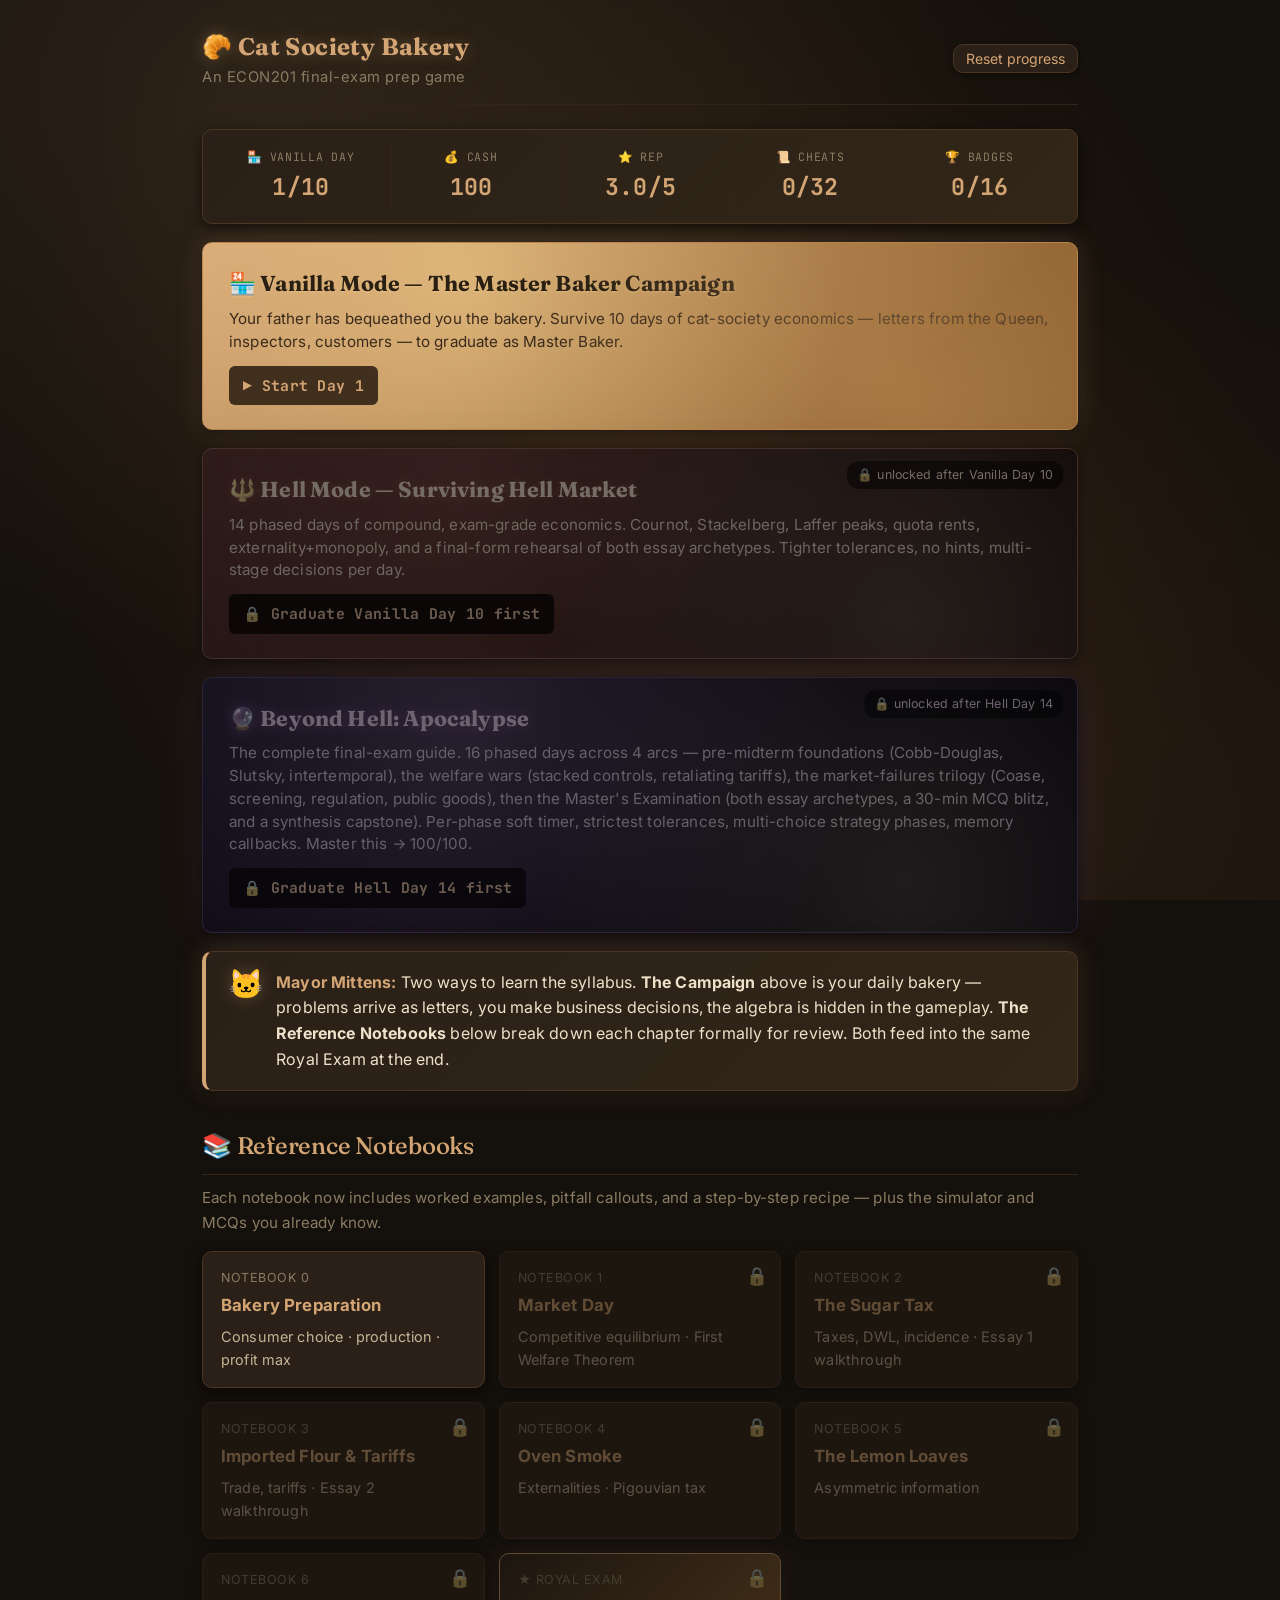
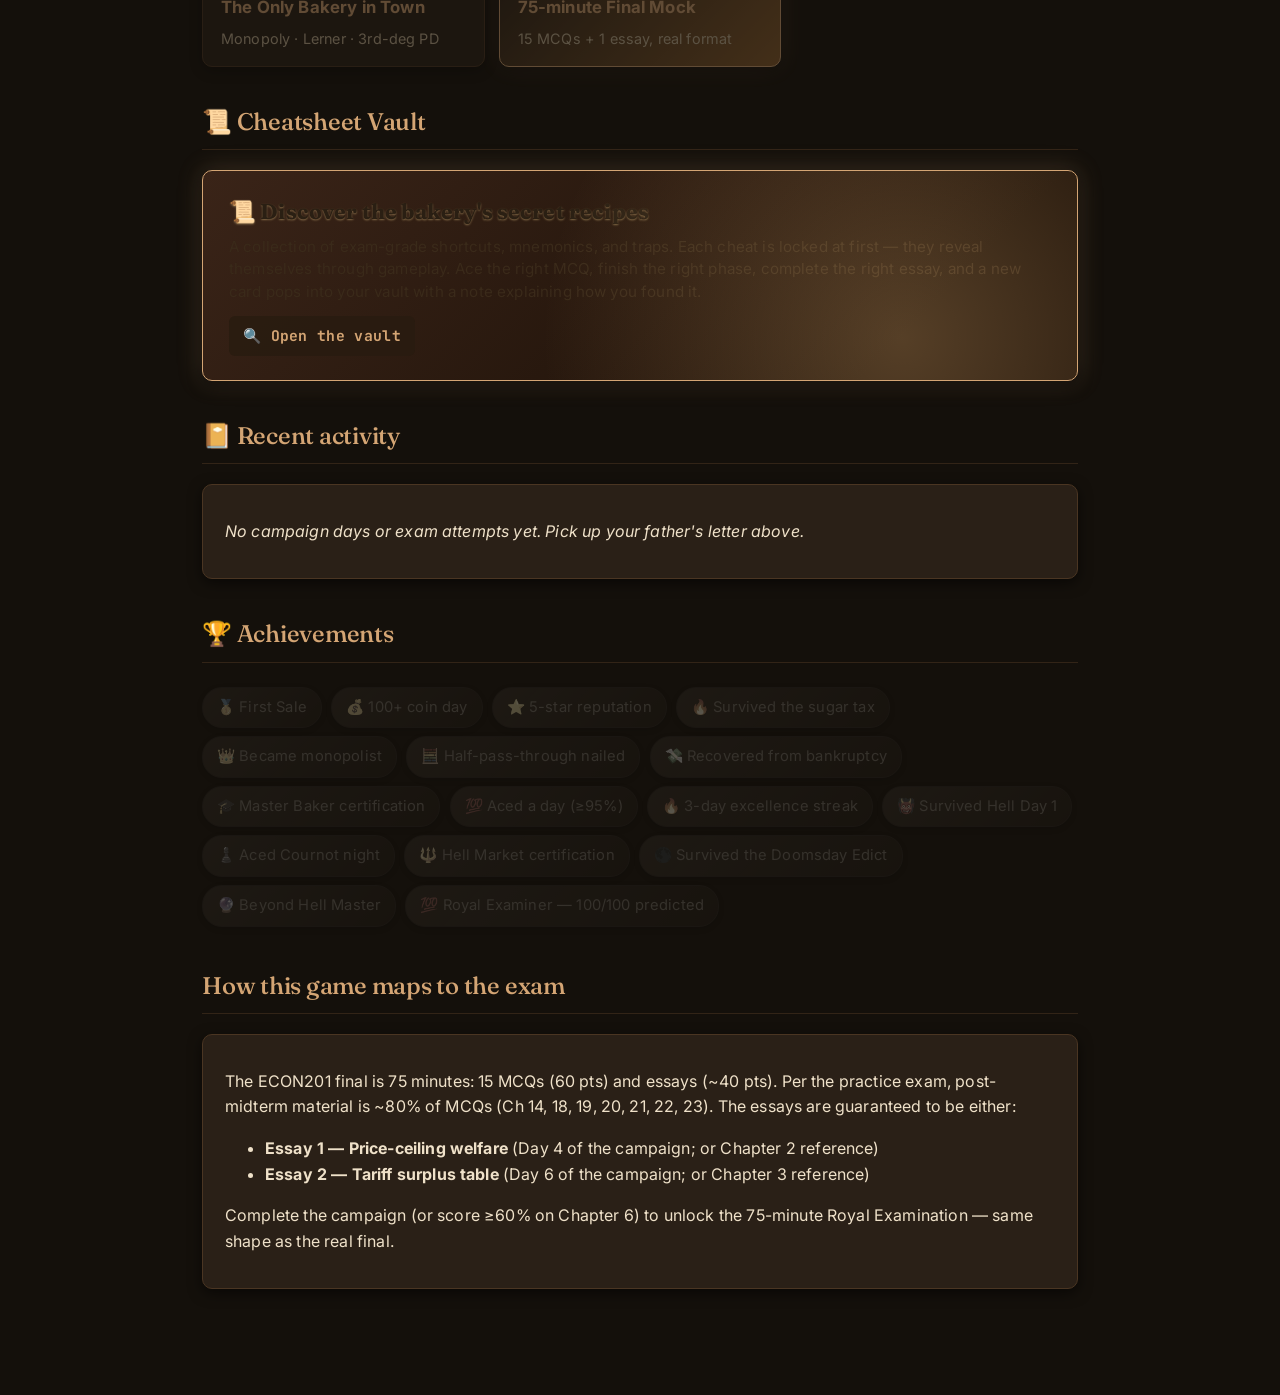
==== commit ca4d4dfc: "Add discoverable Cheatsheet Vault + pedagogical extras PEDAGOGICAL EXTRAS — each notebook now includ" ====
--- a/index.html
+++ b/index.html
@@ -7,7 +7,7 @@
   <link rel="preconnect" href="https://fonts.googleapis.com">
   <link rel="preconnect" href="https://fonts.gstatic.com" crossorigin>
   <link rel="stylesheet" href="https://fonts.googleapis.com/css2?family=Inter:wght@400;500;600;700&family=Fraunces:opsz,wght@9..144,500;9..144,600;9..144,700&family=JetBrains+Mono:wght@400;600&display=swap">
-  <link rel="stylesheet" href="assets/css/style.css?v=7">
+  <link rel="stylesheet" href="assets/css/style.css?v=8">
   <link rel="icon" href="data:image/svg+xml,%3Csvg xmlns='http://www.w3.org/2000/svg' viewBox='0 0 64 64'%3E%3Ctext y='52' font-size='52'%3E🥐%3C/text%3E%3C/svg%3E">
 </head>
 <body>
@@ -51,8 +51,15 @@
     </div>
 
     <h2>📚 Reference Notebooks</h2>
-    <p style="margin-top:-8px; color:var(--muted); font-size:0.95em;">Open these mid-campaign if a letter stumps you, or use them as a structured study path.</p>
+    <p style="margin-top:-8px; color:var(--muted); font-size:0.95em;">Each notebook now includes worked examples, pitfall callouts, and a step-by-step recipe — plus the simulator and MCQs you already know.</p>
     <div class="tile-grid" id="map"></div>
+
+    <h2>📜 Cheatsheet Vault</h2>
+    <a class="campaign-tile" href="chapters/vault.html" id="vault-tile" style="background: linear-gradient(135deg, #3a2418, #1d1108 80%); border-color: var(--accent); margin-bottom: 16px;">
+      <div class="lead">📜 Discover the bakery's secret recipes</div>
+      <div class="sub" id="vault-sub">A collection of exam-grade shortcuts, mnemonics, and traps. Each cheat is locked at first — they reveal themselves through gameplay. Ace the right MCQ, finish the right phase, complete the right essay, and a new card pops into your vault with a note explaining how you found it.</div>
+      <span class="cta" id="vault-cta">🔍 Open the vault</span>
+    </a>
 
     <h2>📔 Recent activity</h2>
     <div id="record" class="card"></div>
@@ -72,7 +79,7 @@
   </div>
 
   <script type="module">
-    import { State } from "./assets/js/state.js?v=7";
+    import { State } from "./assets/js/state.js?v=8";
 
     const CHAPTERS = [
       { id: 0, num: "Notebook 0", title: "Bakery Preparation", desc: "Consumer choice · production · profit max", file: "chapters/0-bakery-preparation.html" },
@@ -123,8 +130,14 @@
         <div class="kpi"><span class="label">🔮 Apoc Day</span><span class="value">${b.apocalypseDay}/16</span></div>
         <div class="kpi"><span class="label">🌑 Apoc Cash</span><span class="value ${b.apocalypseCash < 0 ? "bad" : b.apocalypseCash > 600 ? "good" : ""}">${b.apocalypseCash.toFixed(0)}</span></div>
       ` : ""}
+      <div class="kpi"><span class="label">📜 Cheats</span><span class="value">${(b.cheatsheets||[]).length}/<span id="cheats-total">?</span></span></div>
       <div class="kpi"><span class="label">🏆 Badges</span><span class="value">${b.achievements.length}/${ACHIEVEMENTS.length}</span></div>
     `;
+    // populate cheats total
+    import("./assets/js/data/cheatsheets.js?v=8").then(m => {
+      const el = document.getElementById("cheats-total");
+      if (el) el.textContent = m.CHEATS.length;
+    });
 
     // Vanilla campaign tile CTA
     const cta = document.getElementById("campaign-cta");
--- a/assets/css/style.css
+++ b/assets/css/style.css
@@ -961,6 +961,202 @@
 
 ::selection { background: var(--accent); color: #1a1410; }
 
+/* ---------- Cheatsheet Vault ---------- */
+.vault-filters {
+  display: flex;
+  flex-wrap: wrap;
+  gap: 8px;
+  margin: 14px 0 18px 0;
+}
+.vault-filter {
+  background: var(--paper);
+  color: var(--ink-soft);
+  border: 1px solid var(--border);
+  padding: 8px 14px;
+  border-radius: 20px;
+  font-family: var(--font);
+  font-size: 0.9em;
+  cursor: pointer;
+  font-weight: 500;
+}
+.vault-filter:hover { background: var(--paper-2); color: var(--accent); }
+.vault-filter.active {
+  background: var(--accent);
+  color: #1a1410;
+  border-color: var(--accent);
+  font-weight: 700;
+}
+.vault-filter .count {
+  font-family: var(--mono);
+  font-size: 0.82em;
+  margin-left: 6px;
+  opacity: 0.85;
+}
+
+.vault-grid {
+  display: grid;
+  gap: 16px;
+  grid-template-columns: repeat(auto-fill, minmax(280px, 1fr));
+}
+.cheat-card {
+  background: var(--paper);
+  border: 1px solid var(--border);
+  border-radius: var(--radius);
+  padding: 16px 18px;
+  box-shadow: var(--shadow);
+  position: relative;
+  transition: transform 0.1s ease;
+}
+.cheat-card.unlocked:hover { transform: translateY(-2px); box-shadow: var(--shadow), var(--glow); }
+.cheat-card.locked {
+  background: linear-gradient(135deg, var(--paper) 0%, var(--bg) 100%);
+  border-style: dashed;
+  opacity: 0.7;
+}
+.cheat-card .cheat-cat {
+  display: inline-block;
+  font-size: 0.72em;
+  text-transform: uppercase;
+  letter-spacing: 0.6px;
+  padding: 3px 8px;
+  border-radius: 10px;
+  border: 1px solid var(--border-soft);
+  margin-bottom: 8px;
+  font-family: var(--mono);
+  font-weight: 600;
+}
+.cheat-card .cheat-icon {
+  font-size: 2.4em;
+  margin: 4px 0 6px 0;
+  filter: drop-shadow(0 0 10px rgba(212, 165, 116, 0.3));
+}
+.cheat-card.locked .cheat-icon { filter: blur(8px) grayscale(1); opacity: 0.6; }
+.cheat-card .cheat-title {
+  font-family: var(--display);
+  font-size: 1.1em;
+  font-weight: 600;
+  color: var(--accent);
+  margin-bottom: 10px;
+  line-height: 1.3;
+}
+.cheat-card .locked-title {
+  color: var(--muted);
+  font-style: italic;
+}
+.cheat-card .cheat-content {
+  font-size: 0.95em;
+  color: var(--ink);
+  line-height: 1.6;
+}
+.cheat-card .cheat-content ol,
+.cheat-card .cheat-content ul { padding-left: 20px; margin: 8px 0; }
+.cheat-card .cheat-content p { margin: 8px 0; }
+.cheat-card .cheat-content strong { color: var(--accent); }
+.cheat-card .cheat-hint {
+  font-size: 0.88em;
+  color: var(--muted);
+  font-style: italic;
+  margin-top: 4px;
+}
+.cheat-card .cheat-provenance {
+  margin-top: 14px;
+  padding-top: 10px;
+  border-top: 1px dashed var(--border-soft);
+  font-size: 0.82em;
+  color: var(--ink-soft);
+  font-style: italic;
+}
+
+/* ---------- Notebook pedagogical extras ---------- */
+.extra-section {
+  background: var(--paper);
+  border: 1px solid var(--border);
+  border-radius: var(--radius);
+  padding: 0;
+  margin: 12px 0;
+  box-shadow: var(--shadow);
+  overflow: hidden;
+}
+.extra-section summary {
+  padding: 14px 18px;
+  cursor: pointer;
+  font-family: var(--display);
+  font-weight: 600;
+  color: var(--accent);
+  font-size: 1.05em;
+  list-style: none;
+  position: relative;
+  user-select: none;
+  background: linear-gradient(180deg, var(--paper-2), var(--paper));
+}
+.extra-section summary::-webkit-details-marker { display: none; }
+.extra-section summary::after {
+  content: "▸";
+  position: absolute;
+  right: 18px;
+  top: 14px;
+  color: var(--accent);
+  transition: transform 0.15s ease;
+}
+.extra-section[open] summary::after { transform: rotate(90deg); }
+.extra-section .extra-icon { margin-right: 8px; }
+.extra-section .recipe-steps {
+  padding: 0 28px 14px 36px;
+  margin: 0;
+  line-height: 1.7;
+}
+.extra-section .recipe-steps li { padding: 4px 0; }
+.extra-section .recipe-note {
+  margin: 0 18px 16px 18px;
+  padding: 10px 14px;
+  background: rgba(212, 165, 116, 0.08);
+  border-left: 3px solid var(--warn);
+  border-radius: 4px;
+  font-size: 0.95em;
+}
+.pitfall-list {
+  padding: 0 18px 16px 18px;
+  display: flex;
+  flex-direction: column;
+  gap: 12px;
+}
+.pitfall {
+  background: rgba(224, 140, 110, 0.07);
+  border-left: 3px solid var(--bad);
+  border-radius: 4px;
+  padding: 10px 14px;
+}
+.pitfall-headline {
+  font-weight: 600;
+  color: var(--bad);
+  margin-bottom: 4px;
+}
+.pitfall-body { font-size: 0.92em; color: var(--ink-soft); line-height: 1.55; }
+.worked-example {
+  padding: 12px 18px;
+  border-top: 1px dashed var(--border-soft);
+}
+.worked-example:first-of-type { border-top: none; }
+.worked-example h4 {
+  font-family: var(--display);
+  color: var(--accent-dark);
+  margin: 4px 0 8px 0;
+}
+.worked-prompt {
+  background: rgba(212, 165, 116, 0.07);
+  padding: 8px 12px;
+  border-radius: 4px;
+  margin: 6px 0;
+}
+.worked-solution {
+  padding: 10px 14px;
+  background: rgba(155, 196, 118, 0.08);
+  border-left: 3px solid var(--good);
+  border-radius: 4px;
+  margin-top: 8px;
+  line-height: 1.6;
+}
+
 /* ---------- Day progress bar ---------- */
 
 .progress-track {
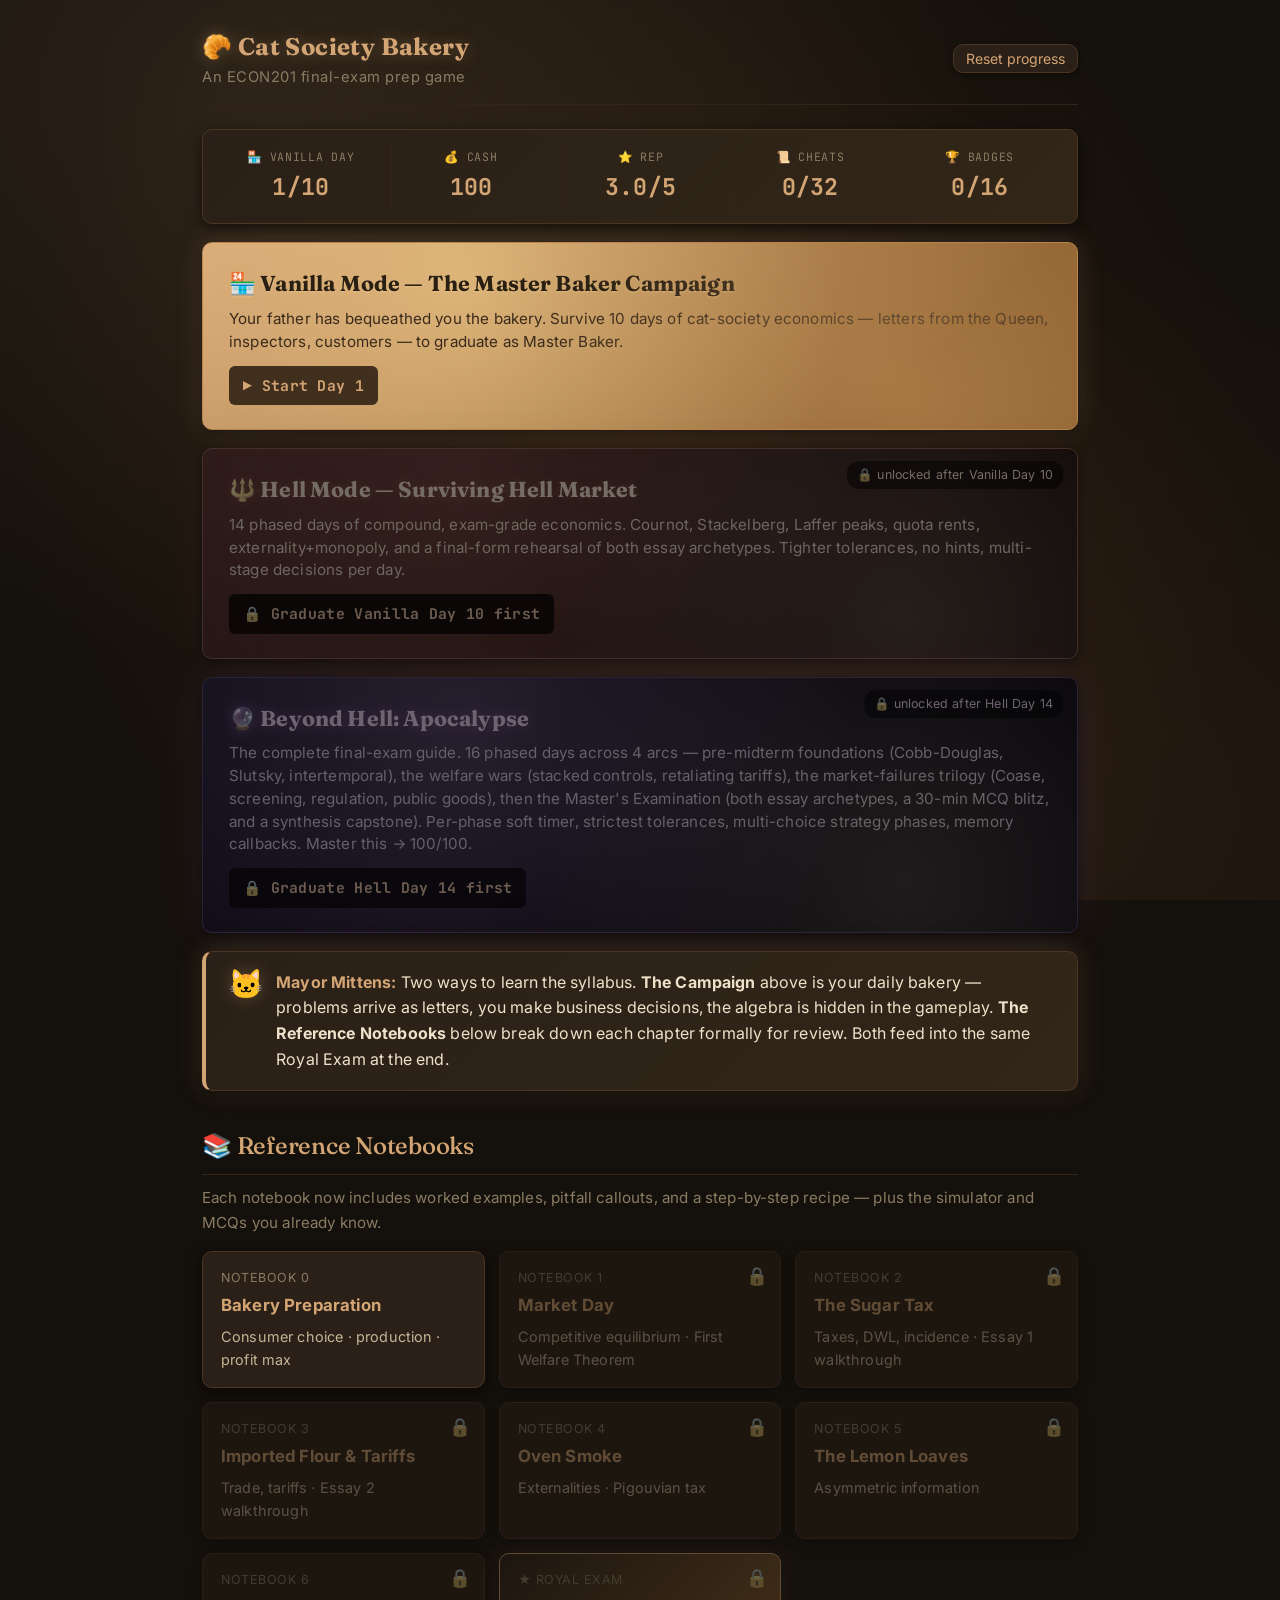
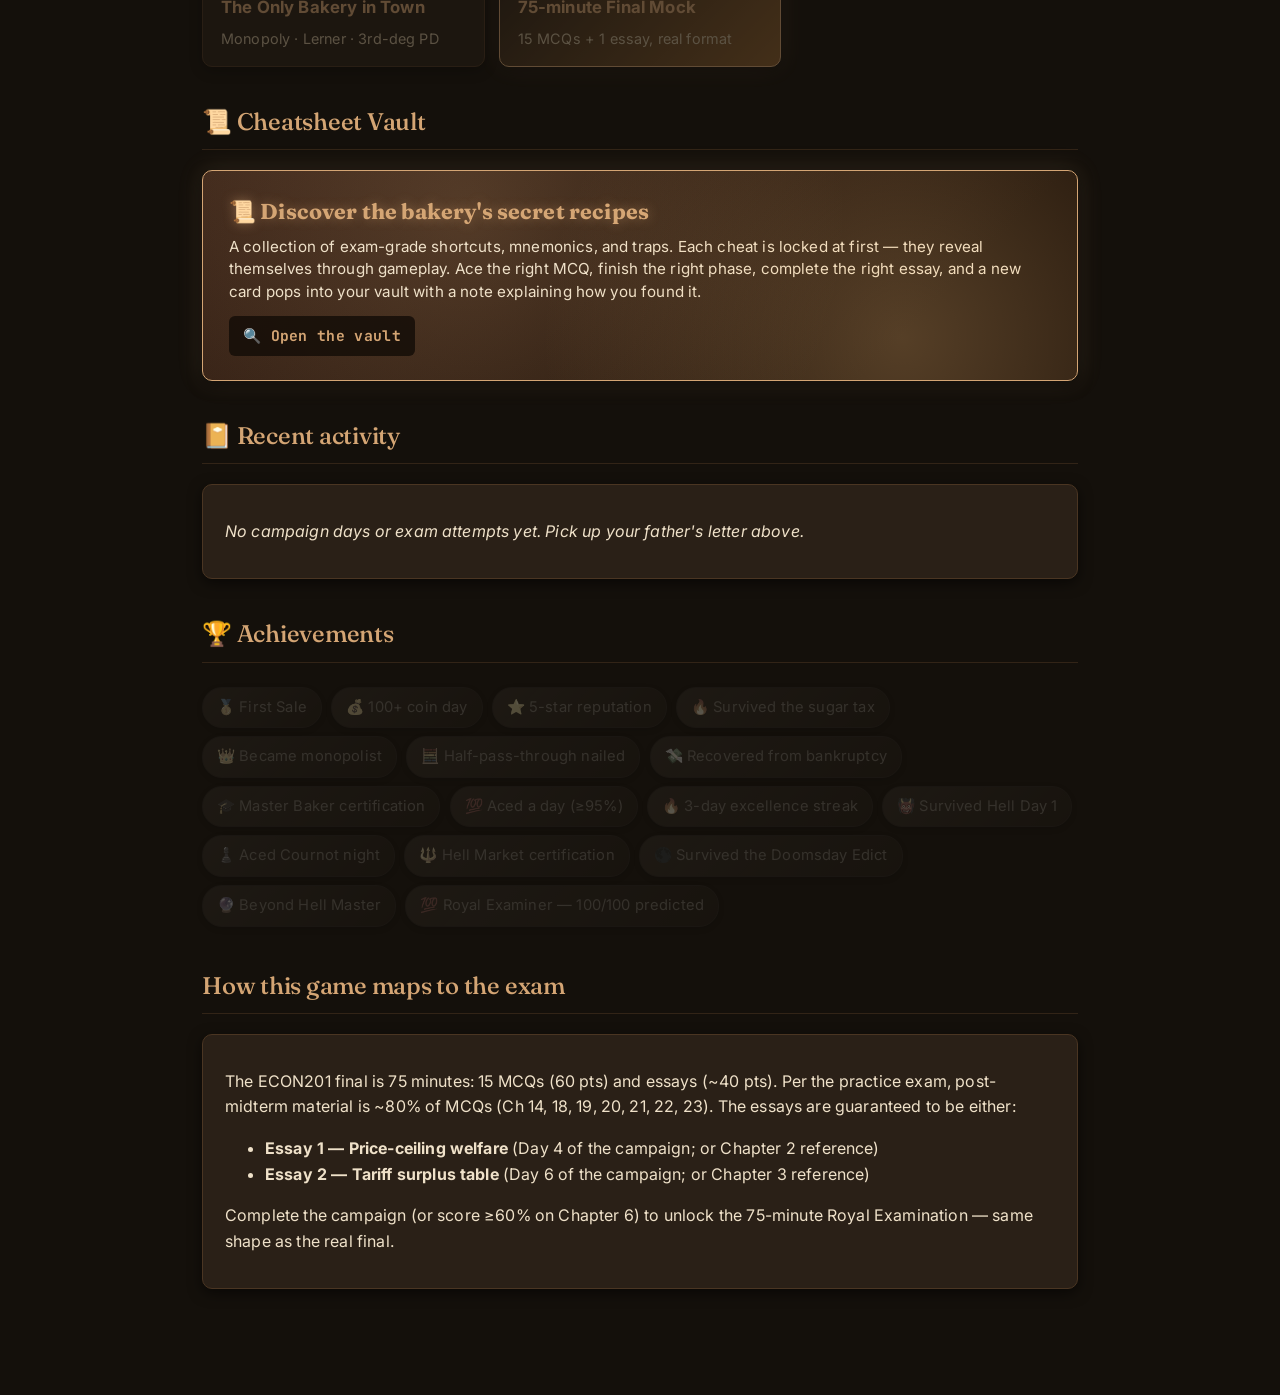
==== commit 4d6086bc: "Fix two visibility regressions (1) Vault tile (index.html) — the inline dark-on-dark gradient style " ====
--- a/index.html
+++ b/index.html
@@ -7,7 +7,7 @@
   <link rel="preconnect" href="https://fonts.googleapis.com">
   <link rel="preconnect" href="https://fonts.gstatic.com" crossorigin>
   <link rel="stylesheet" href="https://fonts.googleapis.com/css2?family=Inter:wght@400;500;600;700&family=Fraunces:opsz,wght@9..144,500;9..144,600;9..144,700&family=JetBrains+Mono:wght@400;600&display=swap">
-  <link rel="stylesheet" href="assets/css/style.css?v=8">
+  <link rel="stylesheet" href="assets/css/style.css?v=9">
   <link rel="icon" href="data:image/svg+xml,%3Csvg xmlns='http://www.w3.org/2000/svg' viewBox='0 0 64 64'%3E%3Ctext y='52' font-size='52'%3E🥐%3C/text%3E%3C/svg%3E">
 </head>
 <body>
@@ -55,7 +55,7 @@
     <div class="tile-grid" id="map"></div>
 
     <h2>📜 Cheatsheet Vault</h2>
-    <a class="campaign-tile" href="chapters/vault.html" id="vault-tile" style="background: linear-gradient(135deg, #3a2418, #1d1108 80%); border-color: var(--accent); margin-bottom: 16px;">
+    <a class="campaign-tile vault" href="chapters/vault.html" id="vault-tile">
       <div class="lead">📜 Discover the bakery's secret recipes</div>
       <div class="sub" id="vault-sub">A collection of exam-grade shortcuts, mnemonics, and traps. Each cheat is locked at first — they reveal themselves through gameplay. Ace the right MCQ, finish the right phase, complete the right essay, and a new card pops into your vault with a note explaining how you found it.</div>
       <span class="cta" id="vault-cta">🔍 Open the vault</span>
@@ -79,7 +79,7 @@
   </div>
 
   <script type="module">
-    import { State } from "./assets/js/state.js?v=8";
+    import { State } from "./assets/js/state.js?v=9";
 
     const CHAPTERS = [
       { id: 0, num: "Notebook 0", title: "Bakery Preparation", desc: "Consumer choice · production · profit max", file: "chapters/0-bakery-preparation.html" },
@@ -134,7 +134,7 @@
       <div class="kpi"><span class="label">🏆 Badges</span><span class="value">${b.achievements.length}/${ACHIEVEMENTS.length}</span></div>
     `;
     // populate cheats total
-    import("./assets/js/data/cheatsheets.js?v=8").then(m => {
+    import("./assets/js/data/cheatsheets.js?v=9").then(m => {
       const el = document.getElementById("cheats-total");
       if (el) el.textContent = m.CHEATS.length;
     });
--- a/assets/css/style.css
+++ b/assets/css/style.css
@@ -551,6 +551,40 @@
 .letter a { color: var(--letter-accent); }
 .letter ol, .letter ul { padding-left: 22px; }
 
+/* Collapsed letter shown on phases > 0 — keeps problem setup re-accessible */
+.letter-collapsed {
+  background: var(--paper);
+  border: 1px dashed var(--accent-dark);
+  border-radius: var(--radius);
+  margin: 14px 0;
+  box-shadow: var(--shadow);
+  overflow: hidden;
+}
+.letter-collapsed > summary {
+  padding: 12px 16px;
+  cursor: pointer;
+  font-family: var(--font);
+  font-size: 0.95em;
+  color: var(--accent);
+  list-style: none;
+  position: relative;
+  user-select: none;
+  background: linear-gradient(180deg, var(--paper-2), var(--paper));
+}
+.letter-collapsed > summary::-webkit-details-marker { display: none; }
+.letter-collapsed > summary::after {
+  content: "▸";
+  position: absolute;
+  right: 18px;
+  top: 12px;
+  color: var(--accent);
+  transition: transform 0.15s ease;
+}
+.letter-collapsed[open] > summary::after { transform: rotate(90deg); }
+.letter-collapsed > summary em { color: var(--ink-soft); font-style: italic; }
+.letter-collapsed[open] > summary { border-bottom: 1px solid var(--border-soft); }
+.letter-collapsed > .letter { margin: 14px 14px 14px 14px; }
+
 .consequence-banner {
   background: linear-gradient(135deg, var(--paper-2), var(--paper));
   border: 1px solid var(--border);
@@ -961,6 +995,29 @@
 
 ::selection { background: var(--accent); color: #1a1410; }
 
+/* ---------- Vault tile (index page) ---------- */
+.campaign-tile.vault {
+  background:
+    radial-gradient(circle at 30% 20%, rgba(212, 165, 116, 0.22), transparent 60%),
+    linear-gradient(135deg, #3a2418, #1d1108 80%);
+  border: 1px solid var(--accent);
+  color: var(--ink);
+  box-shadow: var(--shadow), 0 0 24px rgba(212, 165, 116, 0.18);
+  margin-bottom: 16px;
+}
+.campaign-tile.vault:hover {
+  box-shadow: var(--shadow), 0 0 32px rgba(212, 165, 116, 0.35);
+}
+.campaign-tile.vault .lead {
+  color: var(--accent);
+  text-shadow: 0 0 12px rgba(212, 165, 116, 0.45);
+}
+.campaign-tile.vault .sub { color: var(--ink); }
+.campaign-tile.vault .cta {
+  background: rgba(20, 14, 8, 0.85);
+  color: var(--accent);
+}
+
 /* ---------- Cheatsheet Vault ---------- */
 .vault-filters {
   display: flex;
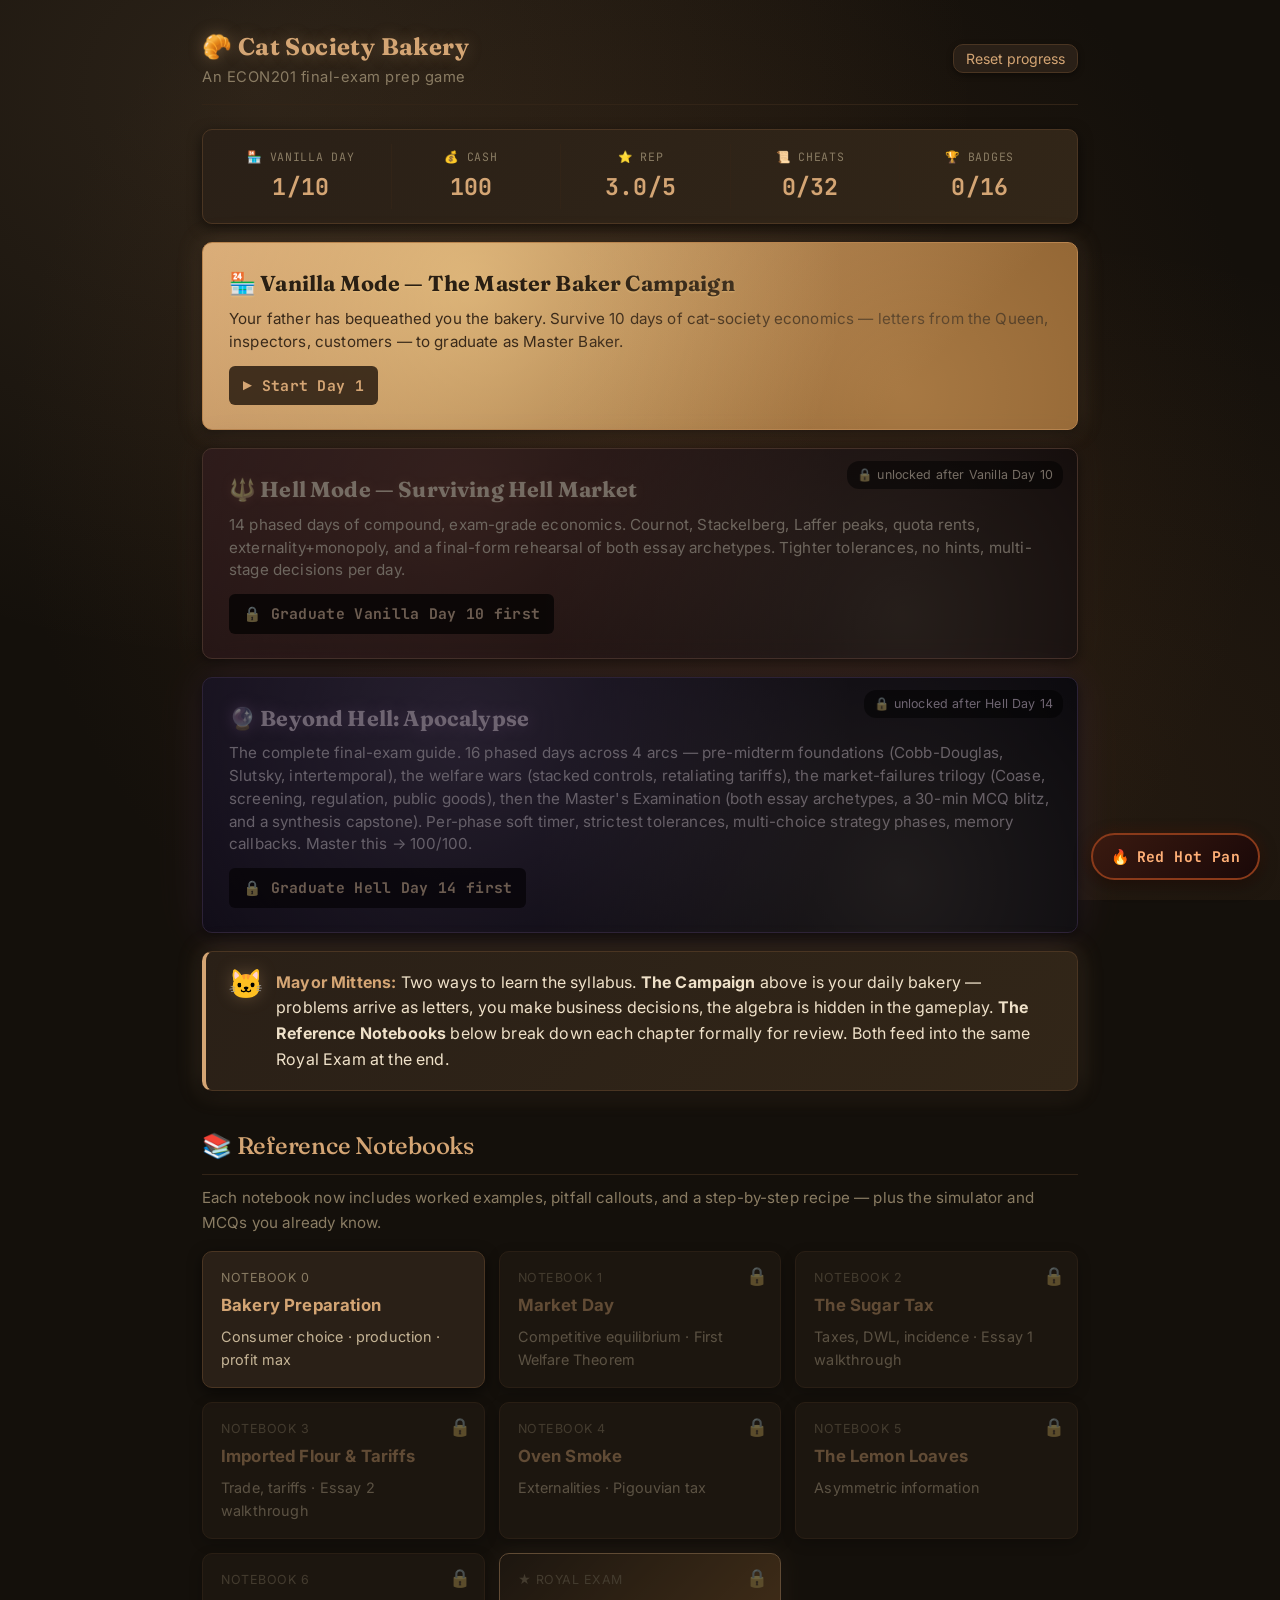
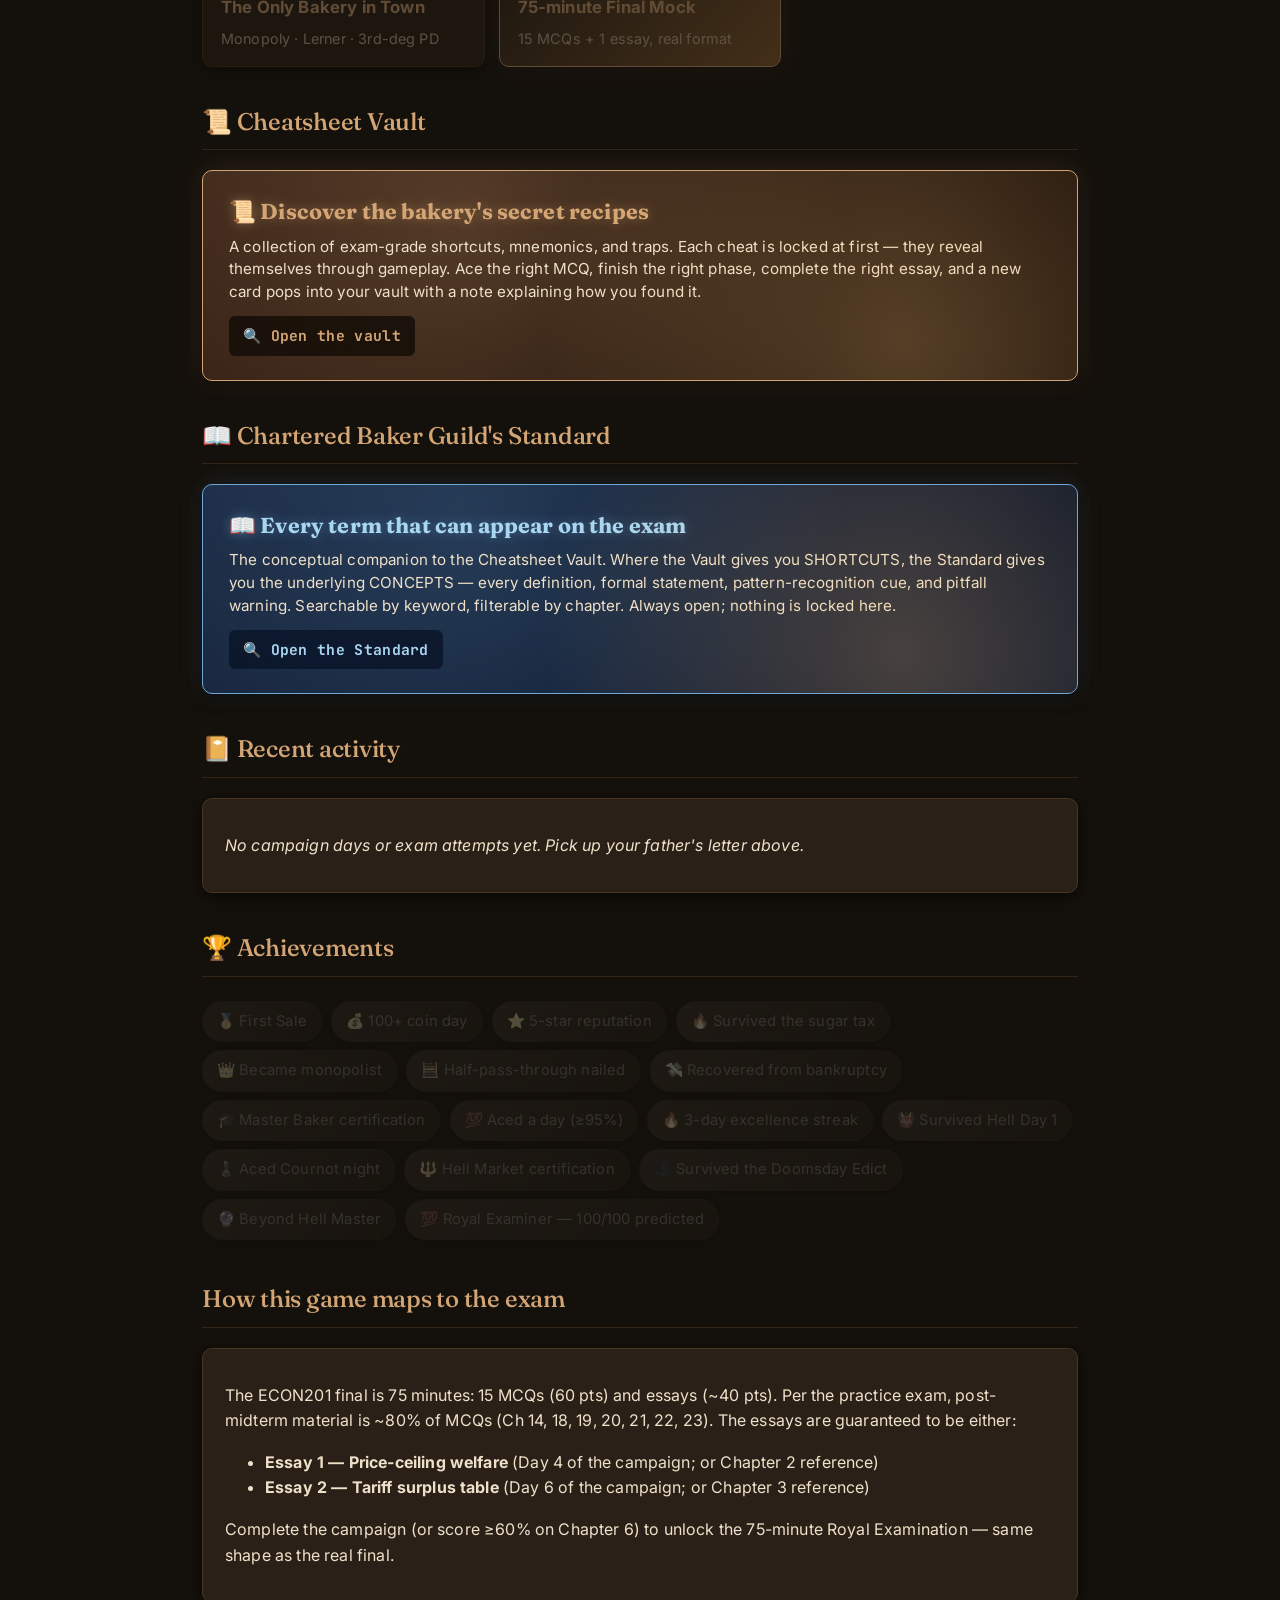
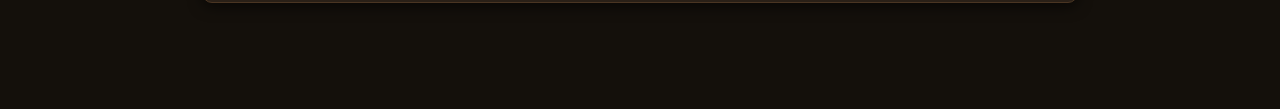
==== commit b814b8ae: "Add Guild Standard glossary, Red Hot Pan emergency access, fix reset bug BUG FIX — restarting a camp" ====
--- a/index.html
+++ b/index.html
@@ -7,7 +7,7 @@
   <link rel="preconnect" href="https://fonts.googleapis.com">
   <link rel="preconnect" href="https://fonts.gstatic.com" crossorigin>
   <link rel="stylesheet" href="https://fonts.googleapis.com/css2?family=Inter:wght@400;500;600;700&family=Fraunces:opsz,wght@9..144,500;9..144,600;9..144,700&family=JetBrains+Mono:wght@400;600&display=swap">
-  <link rel="stylesheet" href="assets/css/style.css?v=9">
+  <link rel="stylesheet" href="assets/css/style.css?v=10">
   <link rel="icon" href="data:image/svg+xml,%3Csvg xmlns='http://www.w3.org/2000/svg' viewBox='0 0 64 64'%3E%3Ctext y='52' font-size='52'%3E🥐%3C/text%3E%3C/svg%3E">
 </head>
 <body>
@@ -61,6 +61,13 @@
       <span class="cta" id="vault-cta">🔍 Open the vault</span>
     </a>
 
+    <h2>📖 Chartered Baker Guild's Standard</h2>
+    <a class="campaign-tile standard" href="chapters/standard.html" id="standard-tile">
+      <div class="lead">📖 Every term that can appear on the exam</div>
+      <div class="sub">The conceptual companion to the Cheatsheet Vault. Where the Vault gives you SHORTCUTS, the Standard gives you the underlying CONCEPTS — every definition, formal statement, pattern-recognition cue, and pitfall warning. Searchable by keyword, filterable by chapter. Always open; nothing is locked here.</div>
+      <span class="cta">🔍 Open the Standard</span>
+    </a>
+
     <h2>📔 Recent activity</h2>
     <div id="record" class="card"></div>
 
@@ -79,7 +86,9 @@
   </div>
 
   <script type="module">
-    import { State } from "./assets/js/state.js?v=9";
+
+    import "./assets/js/red-hot-pan.js?v=10";
+    import { State } from "./assets/js/state.js?v=10";
 
     const CHAPTERS = [
       { id: 0, num: "Notebook 0", title: "Bakery Preparation", desc: "Consumer choice · production · profit max", file: "chapters/0-bakery-preparation.html" },
@@ -113,8 +122,8 @@
 
     const state = State.get();
     const b = state.bakery;
-    const hellUnlocked = !!b.graduated;
-    const apocUnlocked = !!b.hellGraduated;
+    const hellUnlocked = !!b.graduated || !!b.redHotPan;
+    const apocUnlocked = !!b.hellGraduated || !!b.redHotPan;
 
     // Dashboard — shows both Vanilla and Hell stats when Hell is unlocked
     const dash = document.getElementById("dashboard");
@@ -134,7 +143,7 @@
       <div class="kpi"><span class="label">🏆 Badges</span><span class="value">${b.achievements.length}/${ACHIEVEMENTS.length}</span></div>
     `;
     // populate cheats total
-    import("./assets/js/data/cheatsheets.js?v=9").then(m => {
+    import("./assets/js/data/cheatsheets.js?v=10").then(m => {
       const el = document.getElementById("cheats-total");
       if (el) el.textContent = m.CHEATS.length;
     });
@@ -198,8 +207,9 @@
 
     // Reference Notebooks
     const mapEl = document.getElementById("map");
+    const panOn = !!b.redHotPan;
     CHAPTERS.forEach(ch => {
-      const unlocked = state.unlocked[ch.id];
+      const unlocked = state.unlocked[ch.id] || panOn;
       const best = state.chapterScore[ch.id]?.best;
       const a = document.createElement(unlocked ? "a" : "div");
       a.className = "tile" + (unlocked ? "" : " locked") + (ch.boss ? " boss" : "");
--- a/assets/css/style.css
+++ b/assets/css/style.css
@@ -995,6 +995,224 @@
 
 ::selection { background: var(--accent); color: #1a1410; }
 
+/* ---------- Chartered Baker Guild's Standard tile ---------- */
+.campaign-tile.standard {
+  background:
+    radial-gradient(circle at 30% 20%, rgba(110, 167, 216, 0.20), transparent 60%),
+    linear-gradient(135deg, #1a2840, #0a1428 80%);
+  border: 1px solid #6ea7d8;
+  color: var(--ink);
+  box-shadow: var(--shadow), 0 0 24px rgba(110, 167, 216, 0.18);
+  margin-bottom: 16px;
+}
+.campaign-tile.standard:hover {
+  box-shadow: var(--shadow), 0 0 32px rgba(110, 167, 216, 0.40);
+}
+.campaign-tile.standard .lead {
+  color: #a8d6f0;
+  text-shadow: 0 0 12px rgba(110, 167, 216, 0.45);
+}
+.campaign-tile.standard .sub { color: var(--ink); }
+.campaign-tile.standard .cta {
+  background: rgba(10, 20, 40, 0.85);
+  color: #a8d6f0;
+}
+
+/* ---------- Concept cards ---------- */
+.concept-card {
+  background: var(--paper);
+  border: 1px solid var(--border);
+  border-radius: var(--radius);
+  margin: 10px 0;
+  box-shadow: var(--shadow);
+  overflow: hidden;
+}
+.concept-card > summary {
+  padding: 14px 18px;
+  cursor: pointer;
+  font-family: var(--font);
+  list-style: none;
+  user-select: none;
+  background: linear-gradient(180deg, var(--paper-2), var(--paper));
+  display: flex;
+  justify-content: space-between;
+  align-items: center;
+  gap: 12px;
+  flex-wrap: wrap;
+  position: relative;
+}
+.concept-card > summary::-webkit-details-marker { display: none; }
+.concept-card > summary::before {
+  content: "▸";
+  display: inline-block;
+  color: var(--accent);
+  margin-right: 8px;
+  transition: transform 0.15s ease;
+  flex-shrink: 0;
+}
+.concept-card[open] > summary::before { transform: rotate(90deg); }
+.concept-card .concept-term {
+  font-family: var(--display);
+  font-weight: 600;
+  font-size: 1.08em;
+  color: var(--accent);
+  flex: 1;
+}
+.concept-card .concept-meta {
+  display: flex;
+  gap: 8px;
+  font-family: var(--mono);
+  font-size: 0.75em;
+  text-transform: uppercase;
+  letter-spacing: 0.5px;
+  color: var(--ink-soft);
+}
+.concept-card .concept-cat,
+.concept-card .concept-chap {
+  padding: 3px 8px;
+  background: rgba(212, 165, 116, 0.08);
+  border: 1px solid var(--border-soft);
+  border-radius: 10px;
+}
+.concept-card .concept-body {
+  padding: 4px 18px 16px 18px;
+  border-top: 1px dashed var(--border-soft);
+  display: flex;
+  flex-direction: column;
+  gap: 12px;
+}
+.concept-card .concept-section {
+  display: flex;
+  flex-direction: column;
+  gap: 4px;
+}
+.concept-card .concept-label {
+  font-family: var(--mono);
+  font-size: 0.72em;
+  text-transform: uppercase;
+  letter-spacing: 0.6px;
+  color: var(--muted);
+}
+.concept-card .concept-text {
+  font-size: 0.96em;
+  color: var(--ink);
+  line-height: 1.6;
+}
+.concept-card .concept-math {
+  font-family: var(--mono);
+  padding: 8px 12px;
+  background: rgba(212, 165, 116, 0.07);
+  border-left: 3px solid var(--accent);
+  border-radius: 4px;
+  margin: 4px 0;
+}
+.concept-card .concept-example {
+  background: rgba(155, 196, 118, 0.08);
+  padding: 8px 12px;
+  border-left: 3px solid var(--good);
+  border-radius: 4px;
+}
+.concept-card .concept-pitfall-section .concept-text {
+  background: rgba(224, 140, 110, 0.08);
+  padding: 8px 12px;
+  border-left: 3px solid var(--bad);
+  border-radius: 4px;
+}
+.concept-list-inline { padding: 4px 18px 14px 18px; }
+
+/* ---------- Red Hot Pan ---------- */
+.red-hot-banner {
+  position: sticky;
+  top: 0;
+  z-index: 1000;
+  background: linear-gradient(180deg, #5a1818, #2a0808);
+  color: #ffd5a8;
+  padding: 12px 18px;
+  text-align: center;
+  font-family: var(--font);
+  font-size: 0.95em;
+  border-bottom: 2px solid #c04020;
+  box-shadow: 0 4px 16px rgba(192, 64, 32, 0.45);
+  animation: rhBannerIn 0.4s ease-out;
+}
+.red-hot-banner .rh-icon {
+  font-size: 1.4em;
+  margin-right: 8px;
+  filter: drop-shadow(0 0 8px rgba(255, 100, 60, 0.7));
+  animation: flicker 1.6s infinite;
+}
+.red-hot-banner strong { color: #ffb077; }
+.red-hot-banner em { color: #f0c0a0; font-style: italic; margin-left: 6px; }
+.red-hot-banner .rh-disable-btn {
+  margin-left: 14px;
+  padding: 6px 14px;
+  background: rgba(20, 8, 4, 0.7);
+  color: #ffb077;
+  border: 1px solid #c04020;
+  border-radius: 6px;
+  cursor: pointer;
+  font-family: var(--mono);
+  font-size: 0.88em;
+  font-weight: 600;
+}
+.red-hot-banner .rh-disable-btn:hover {
+  background: rgba(40, 14, 6, 0.85);
+  box-shadow: 0 0 12px rgba(255, 100, 60, 0.4);
+}
+@keyframes rhBannerIn {
+  from { transform: translateY(-100%); opacity: 0; }
+  to { transform: translateY(0); opacity: 1; }
+}
+@keyframes flicker {
+  0%, 100% { filter: drop-shadow(0 0 8px rgba(255, 100, 60, 0.7)); }
+  50% { filter: drop-shadow(0 0 14px rgba(255, 160, 80, 0.95)); }
+}
+
+.red-hot-toggle {
+  position: fixed;
+  bottom: 20px;
+  right: 20px;
+  z-index: 999;
+  background: linear-gradient(135deg, #3a1a10, #1a0808);
+  color: #ffb077;
+  border: 2px solid #8a3a1a;
+  border-radius: 28px;
+  padding: 12px 18px;
+  font-family: var(--mono);
+  font-size: 0.92em;
+  font-weight: 700;
+  display: flex;
+  align-items: center;
+  gap: 8px;
+  cursor: pointer;
+  box-shadow: 0 4px 16px rgba(0, 0, 0, 0.55), 0 0 16px rgba(192, 64, 32, 0.20);
+  transition: transform 0.1s ease, box-shadow 0.15s ease;
+}
+.red-hot-toggle:hover {
+  transform: translateY(-2px);
+  box-shadow: 0 6px 20px rgba(0, 0, 0, 0.6), 0 0 24px rgba(255, 100, 60, 0.45);
+}
+.red-hot-toggle .rh-label {
+  letter-spacing: 0.4px;
+}
+.red-hot-toggle.on {
+  background: linear-gradient(135deg, #c04020, #7a1a0a);
+  border-color: #ff7040;
+  color: #fff5e0;
+  animation: rhPulse 1.4s infinite;
+}
+@keyframes rhPulse {
+  0%, 100% { box-shadow: 0 4px 16px rgba(0,0,0,0.6), 0 0 16px rgba(255, 100, 60, 0.5); }
+  50%      { box-shadow: 0 4px 16px rgba(0,0,0,0.6), 0 0 28px rgba(255, 140, 70, 0.85); }
+}
+
+@media (max-width: 640px) {
+  .red-hot-toggle .rh-label { display: none; }
+  .red-hot-toggle { padding: 12px 14px; font-size: 1.4em; }
+  .red-hot-banner { font-size: 0.88em; padding: 10px 12px; }
+  .red-hot-banner em { display: none; }
+}
+
 /* ---------- Vault tile (index page) ---------- */
 .campaign-tile.vault {
   background:
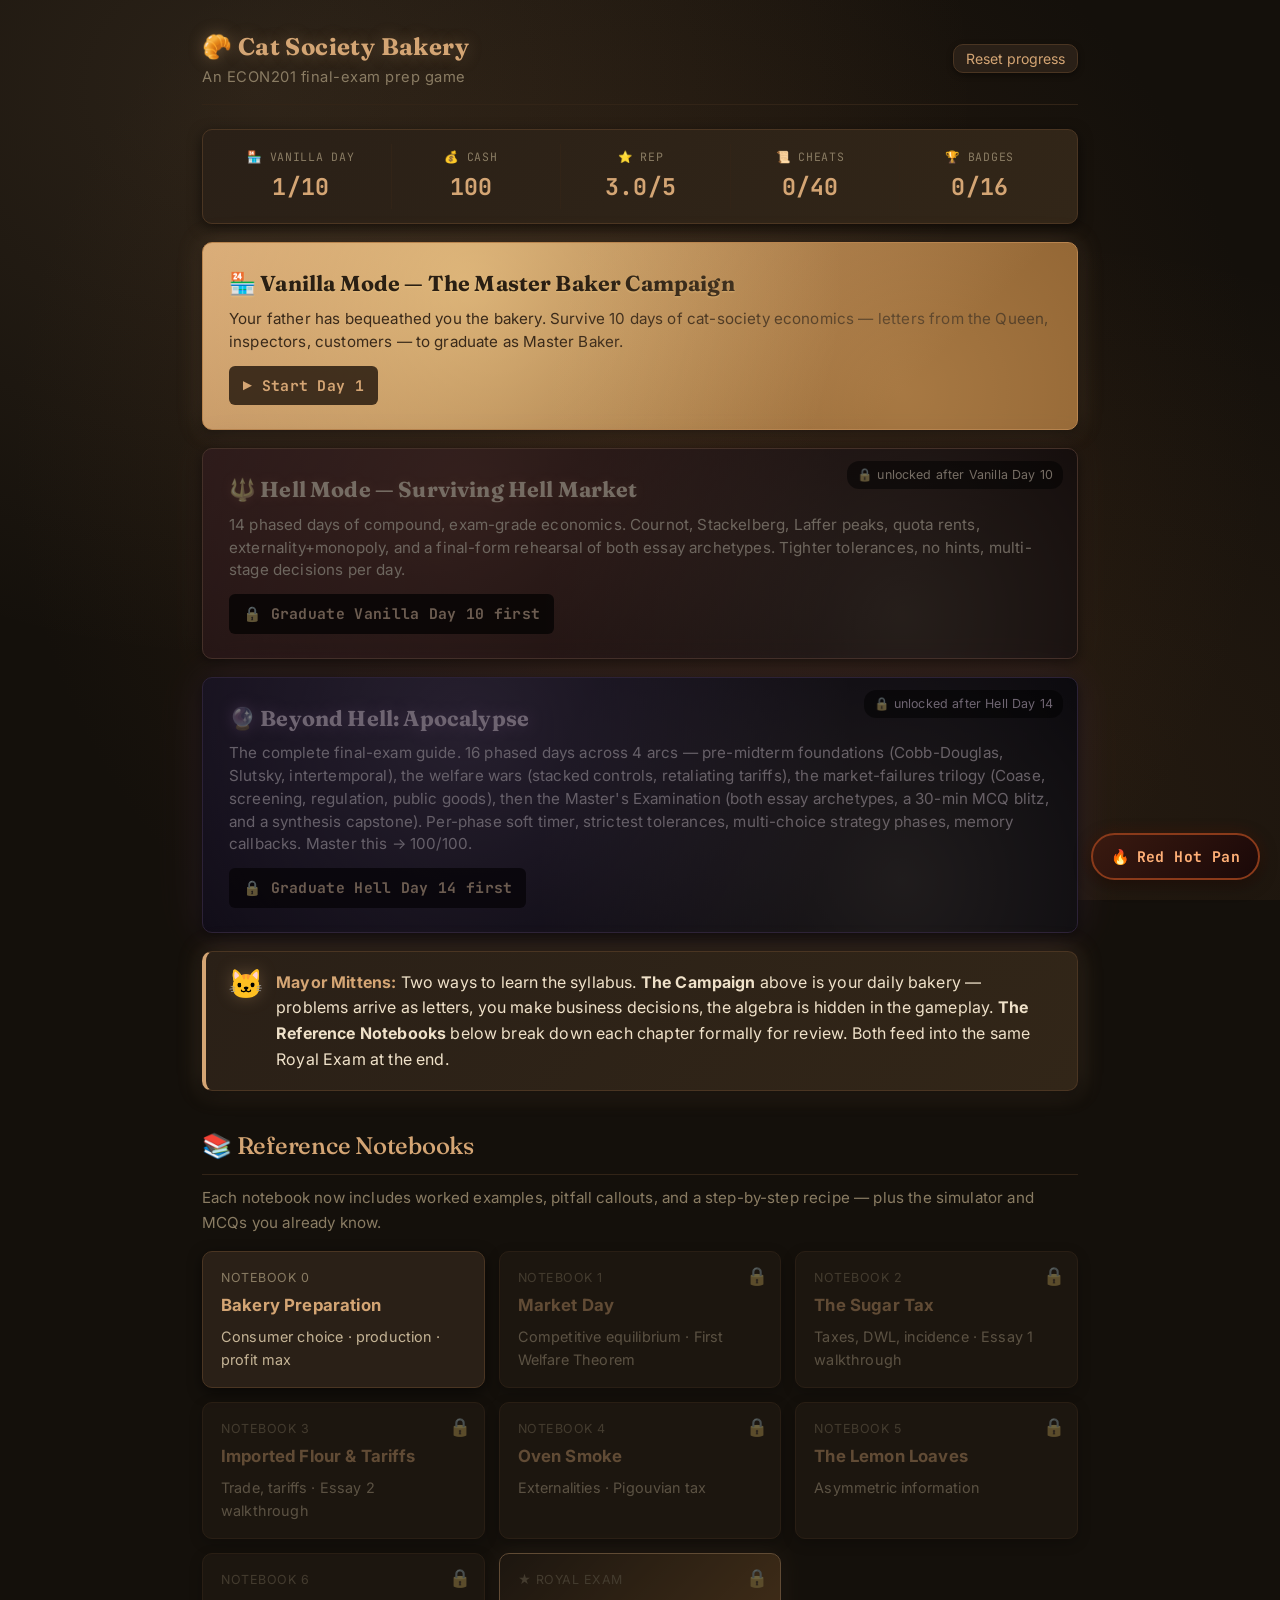
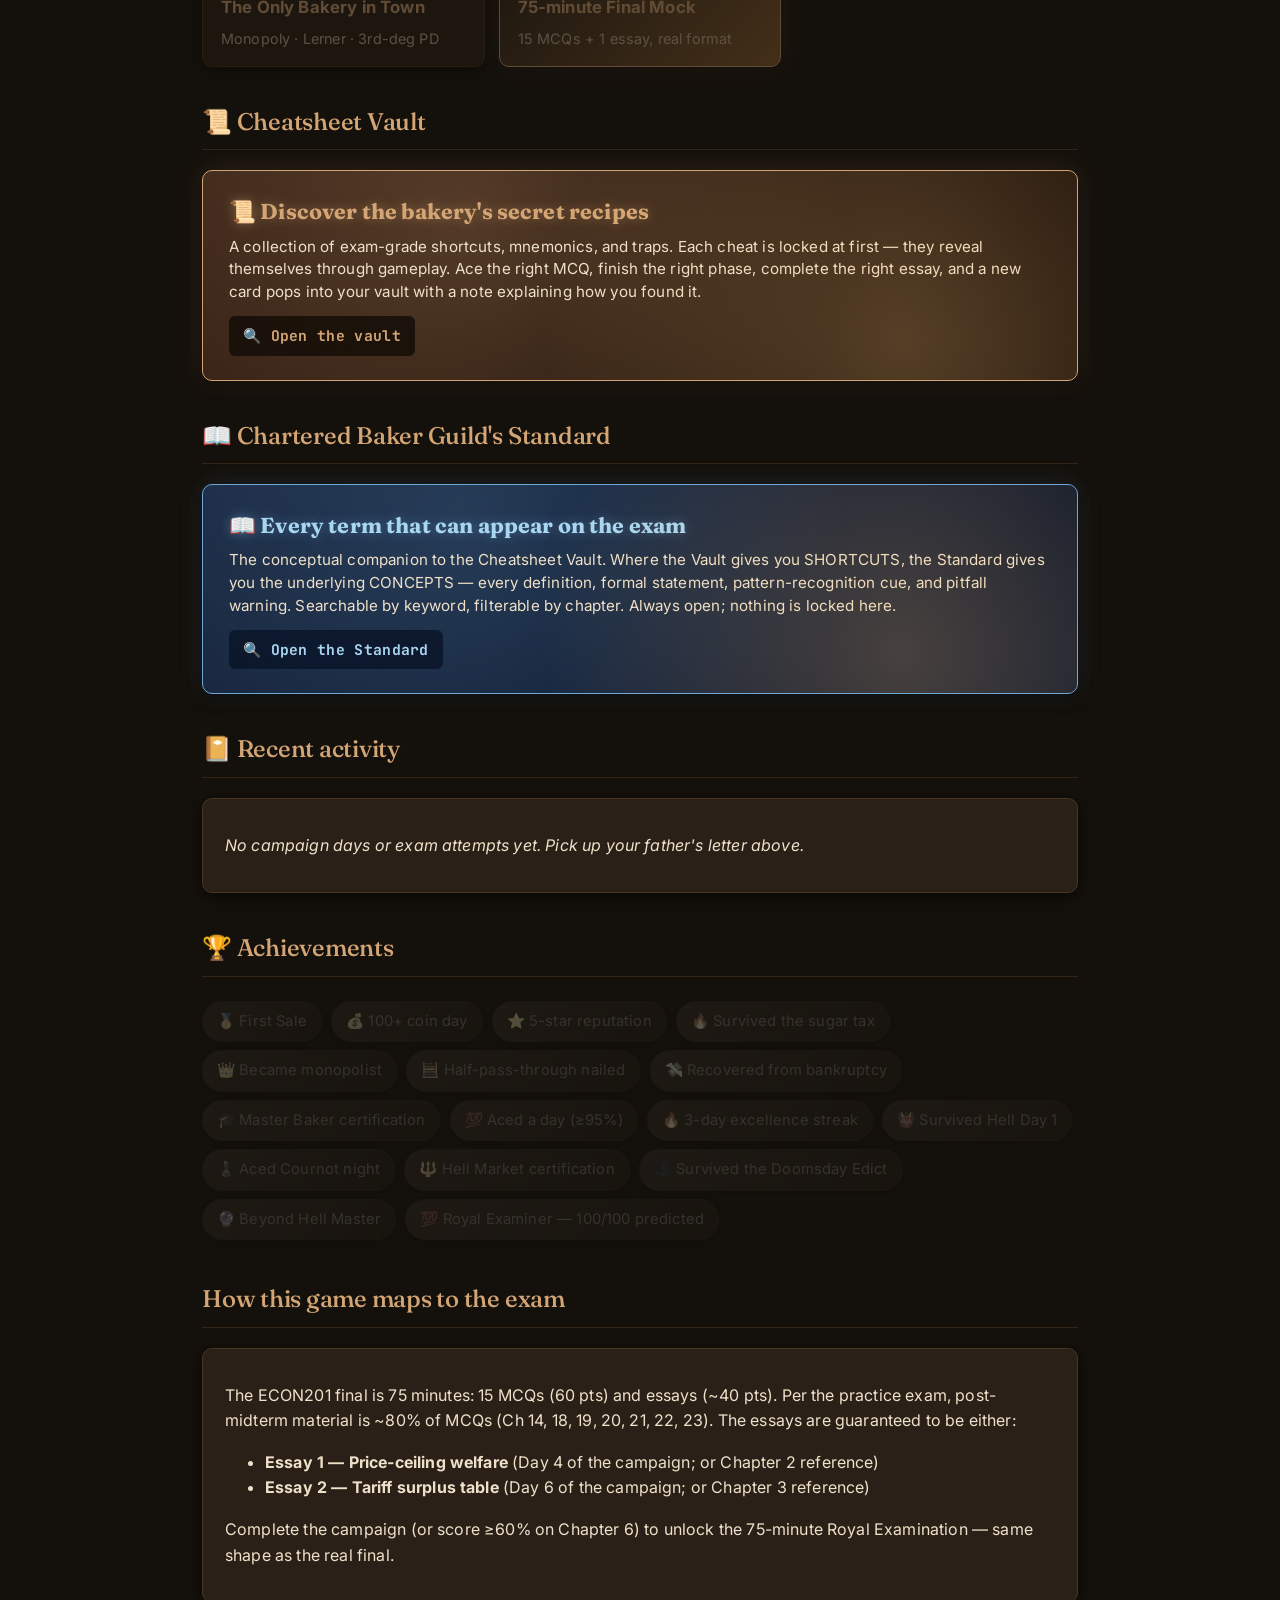
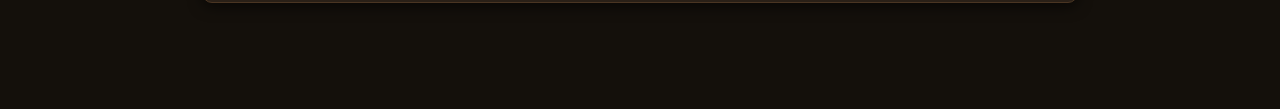
==== commit d5ab5664: "Fix Apocalypse math integrity + enrich Standard and Cheat Vault BUG FIXES — Apocalypse day phases au" ====
--- a/index.html
+++ b/index.html
@@ -7,7 +7,7 @@
   <link rel="preconnect" href="https://fonts.googleapis.com">
   <link rel="preconnect" href="https://fonts.gstatic.com" crossorigin>
   <link rel="stylesheet" href="https://fonts.googleapis.com/css2?family=Inter:wght@400;500;600;700&family=Fraunces:opsz,wght@9..144,500;9..144,600;9..144,700&family=JetBrains+Mono:wght@400;600&display=swap">
-  <link rel="stylesheet" href="assets/css/style.css?v=10">
+  <link rel="stylesheet" href="assets/css/style.css?v=11">
   <link rel="icon" href="data:image/svg+xml,%3Csvg xmlns='http://www.w3.org/2000/svg' viewBox='0 0 64 64'%3E%3Ctext y='52' font-size='52'%3E🥐%3C/text%3E%3C/svg%3E">
 </head>
 <body>
@@ -87,8 +87,8 @@
 
   <script type="module">
 
-    import "./assets/js/red-hot-pan.js?v=10";
-    import { State } from "./assets/js/state.js?v=10";
+    import "./assets/js/red-hot-pan.js?v=11";
+    import { State } from "./assets/js/state.js?v=11";
 
     const CHAPTERS = [
       { id: 0, num: "Notebook 0", title: "Bakery Preparation", desc: "Consumer choice · production · profit max", file: "chapters/0-bakery-preparation.html" },
@@ -143,7 +143,7 @@
       <div class="kpi"><span class="label">🏆 Badges</span><span class="value">${b.achievements.length}/${ACHIEVEMENTS.length}</span></div>
     `;
     // populate cheats total
-    import("./assets/js/data/cheatsheets.js?v=10").then(m => {
+    import("./assets/js/data/cheatsheets.js?v=11").then(m => {
       const el = document.getElementById("cheats-total");
       if (el) el.textContent = m.CHEATS.length;
     });
